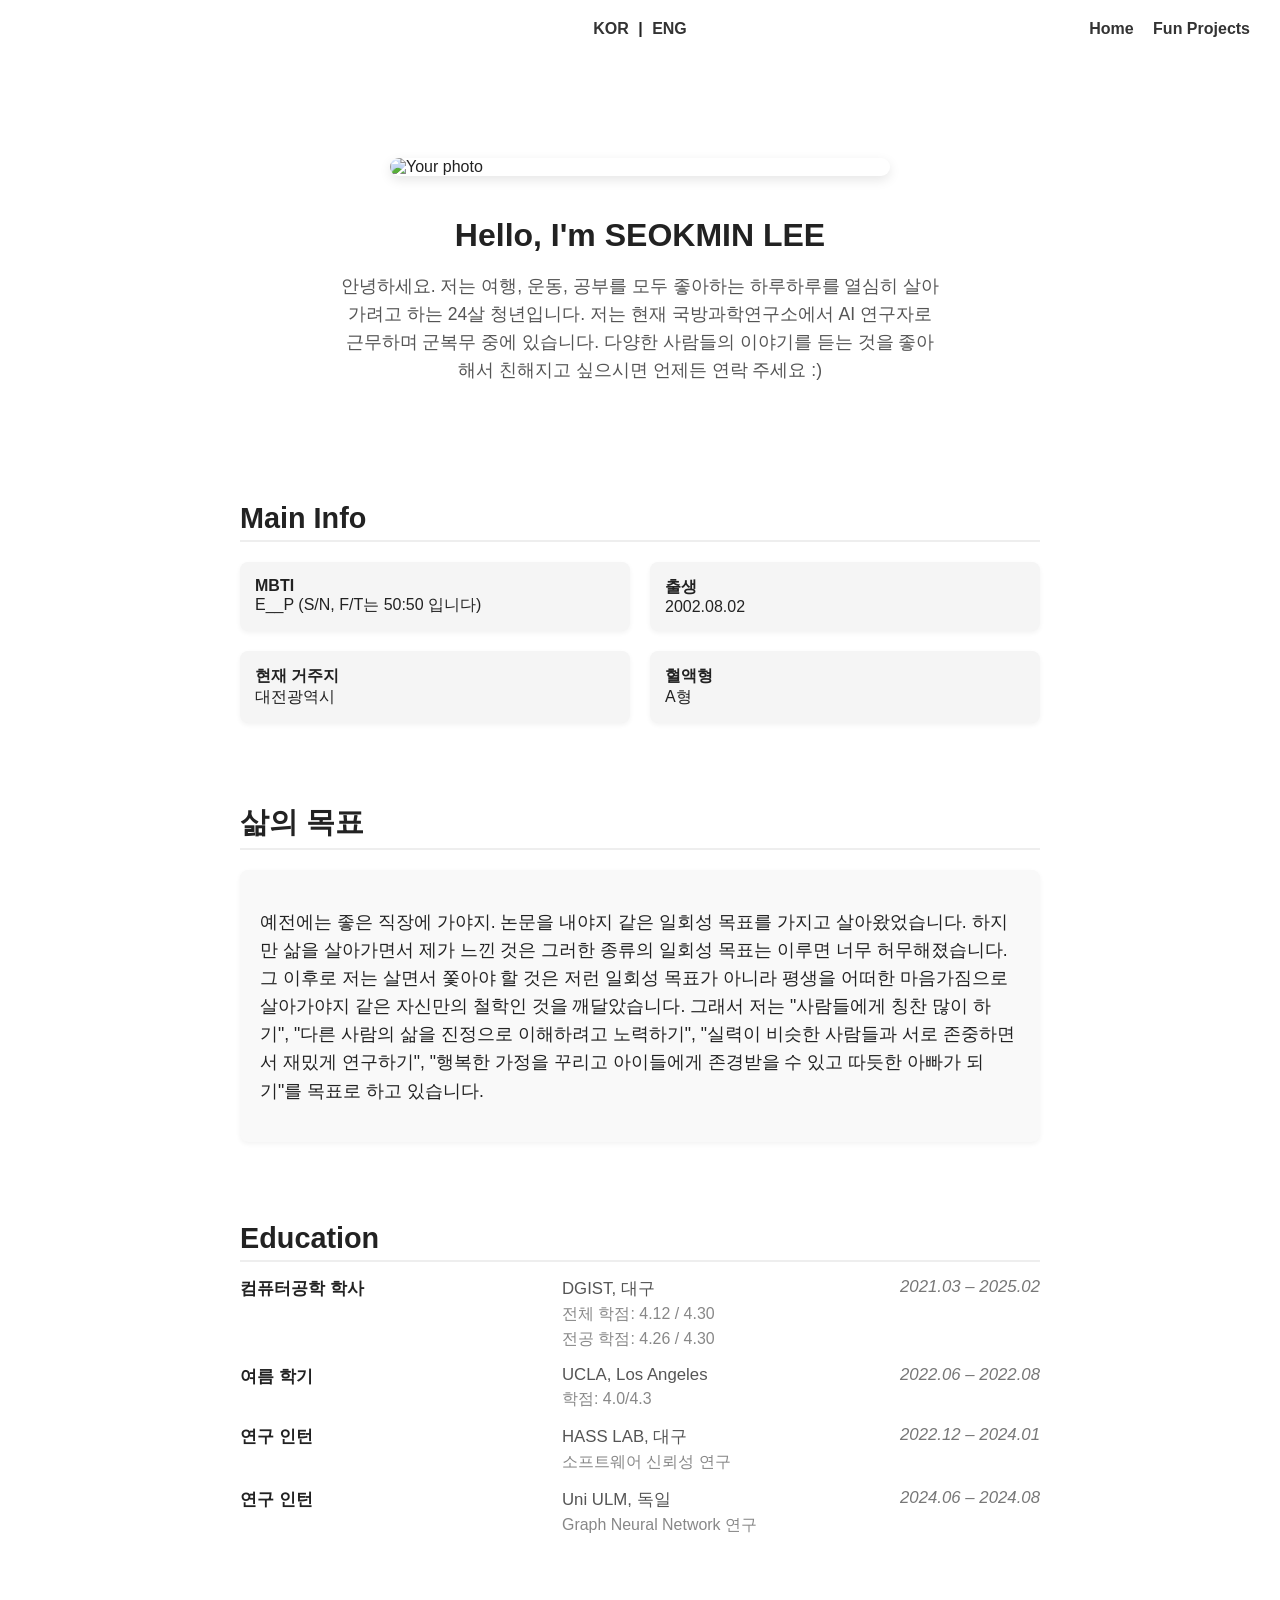
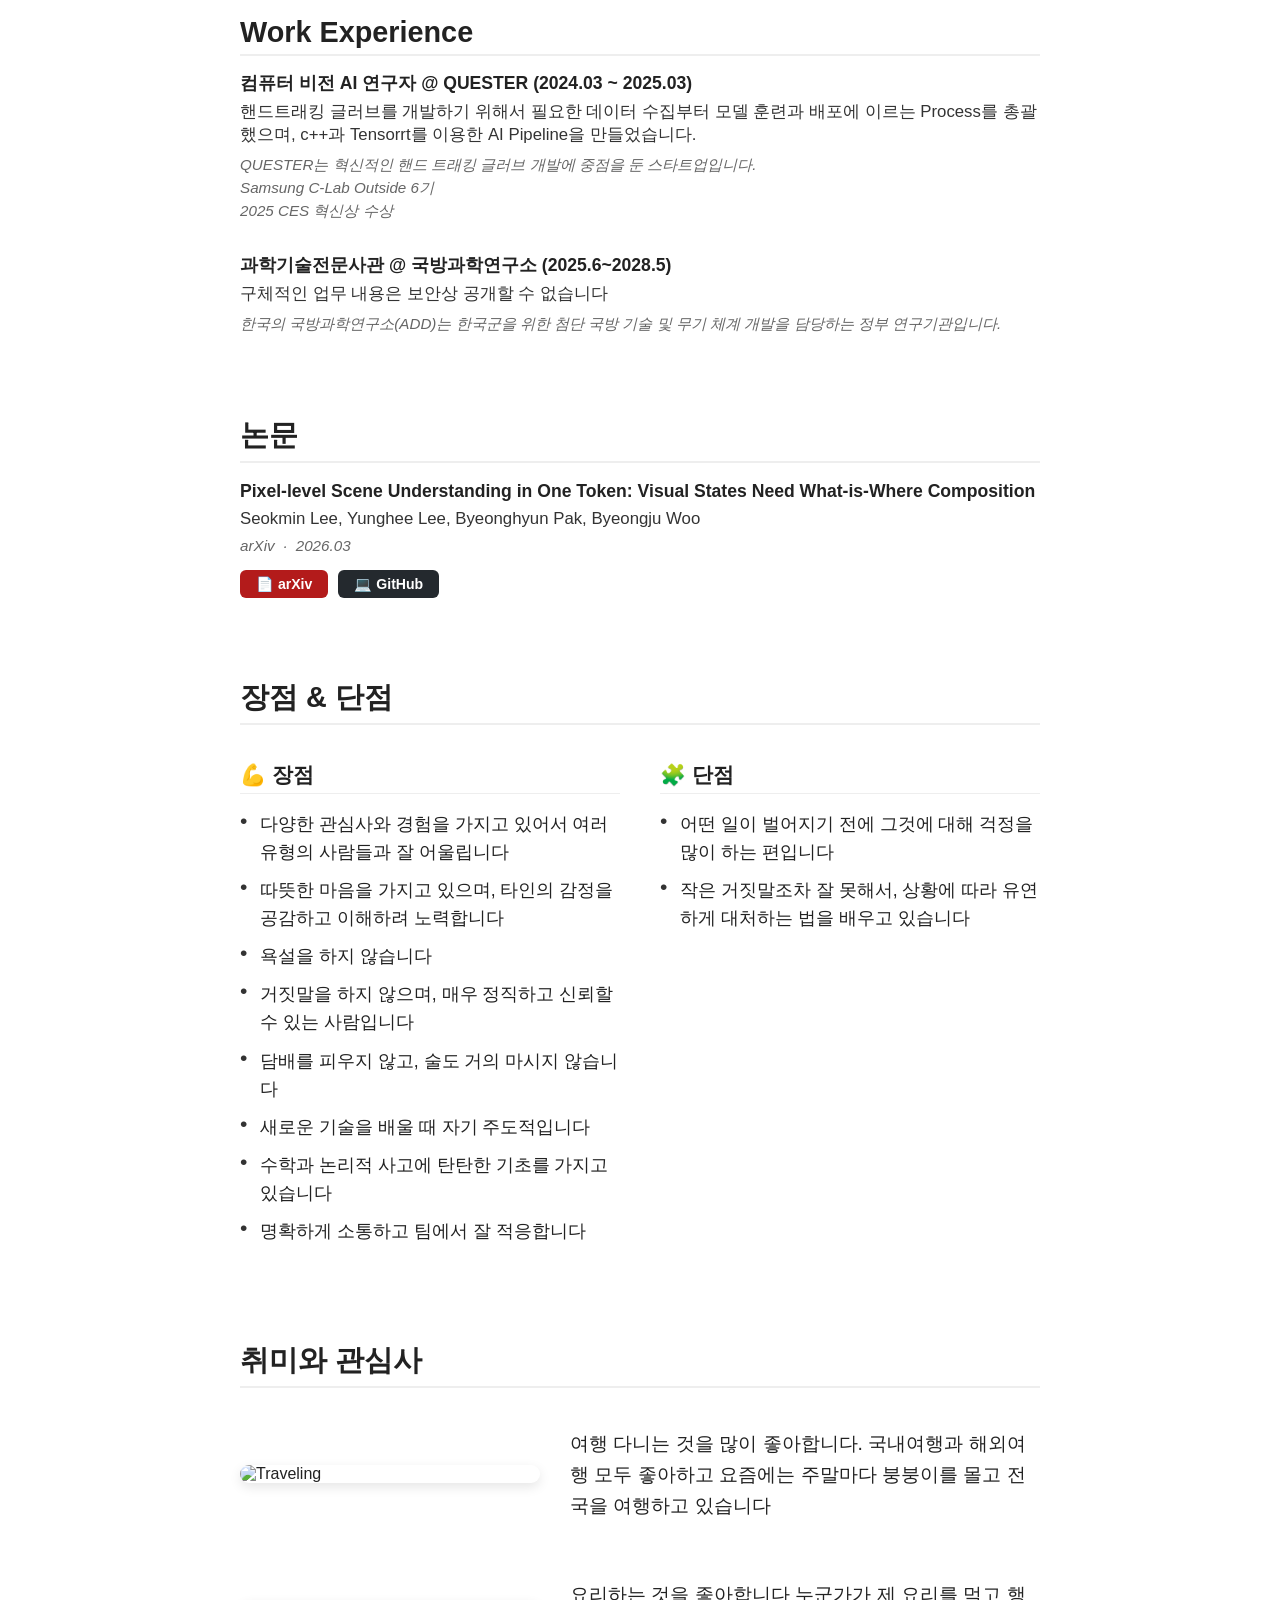
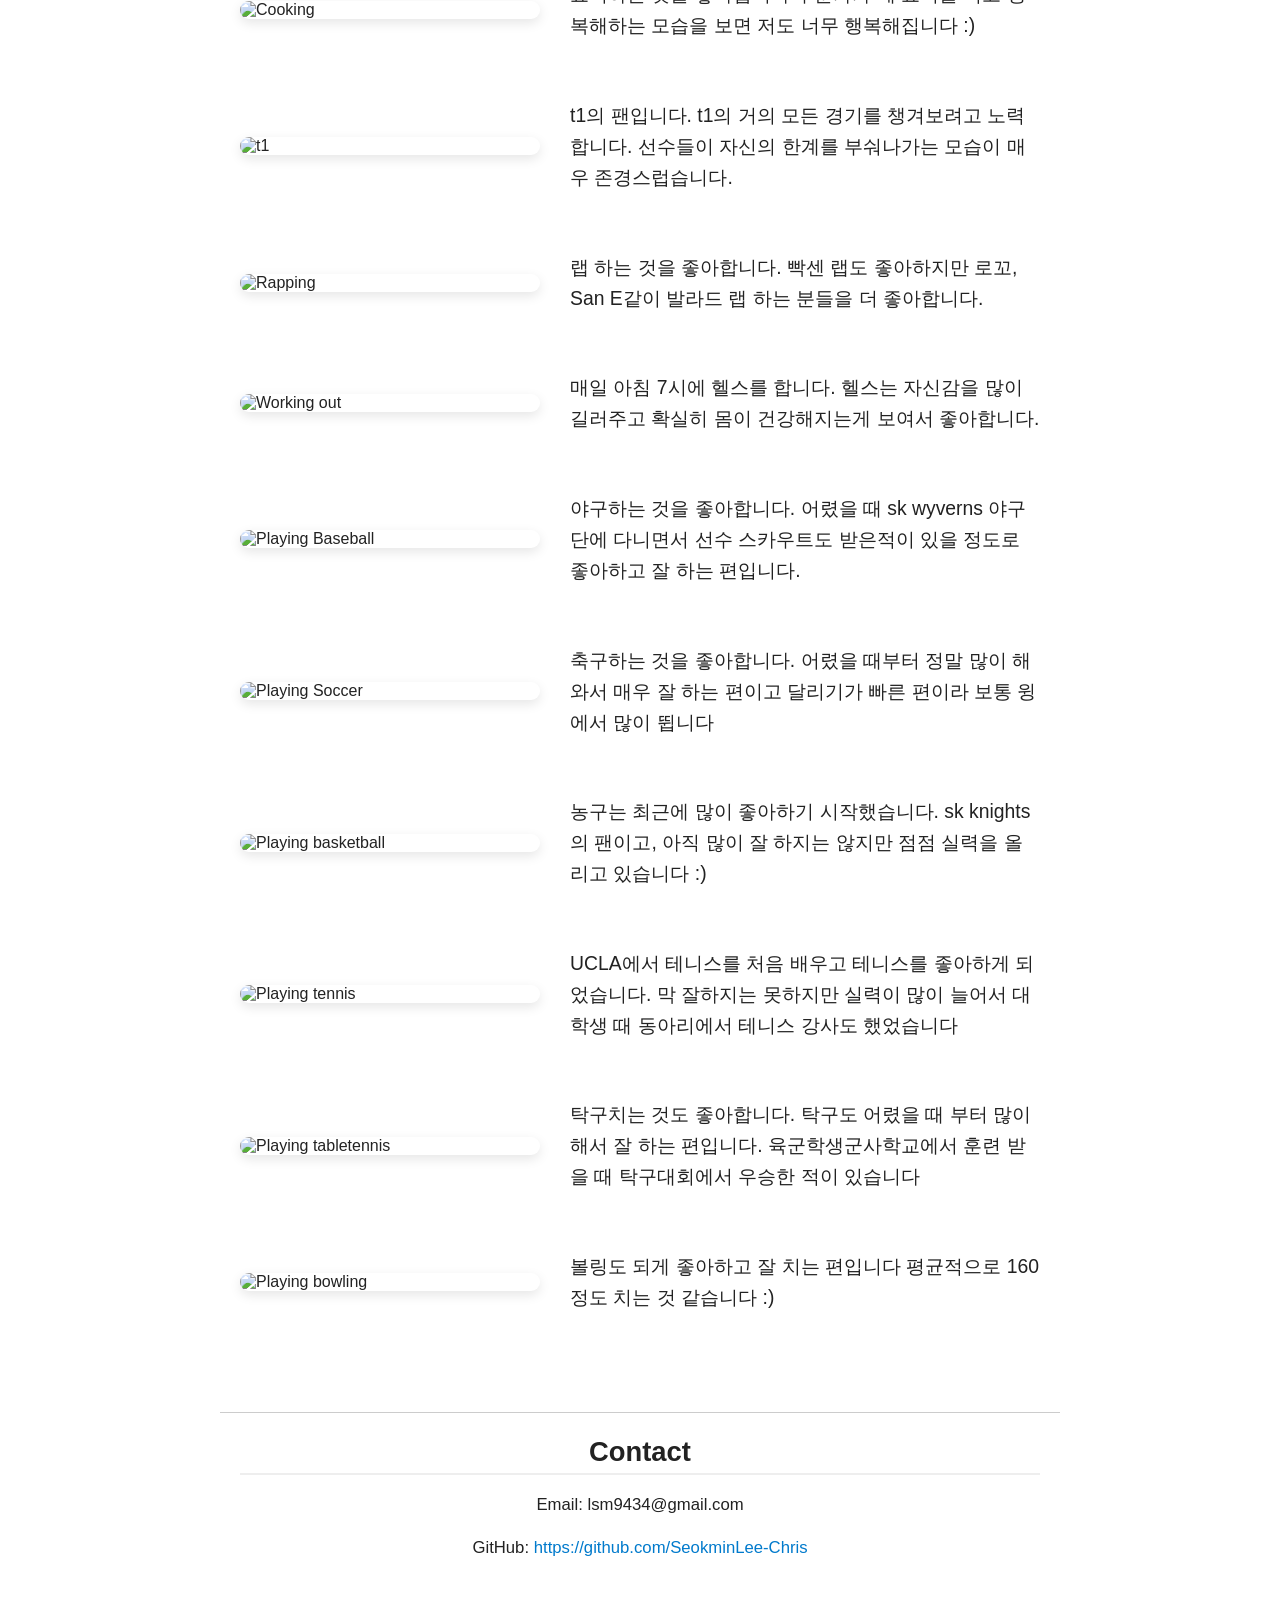
==== index.html @ 0307f43d "Redesign Publications to match Work Experience style Clean text hierarchy: bold title, medium author" ====
<!DOCTYPE html>
<html lang="en">
<head>
  <meta charset="UTF-8">
  <title>SEOKMIN LEE - Home</title>
  <link rel="stylesheet" href="css/style.css">
</head>
<body>
  <!-- Language Toggle -->
  <div class="lang-toggle">
    <a href="index.html">KOR</a> | <a href="index_eng.html">ENG</a>
  </div>

  <!-- Navigation (Top-Right) -->
  <nav class="top-right-nav">
    <a href="index.html">Home</a>
    <a href="projects.html">Fun Projects</a>
  </nav>

  <!-- Home Section -->
  <main class="home-container" id="home">
    <img src="img/graduation.jpg" alt="Your photo" class="profile-pic">
    <div class="intro-text">
      <h1>Hello, I'm SEOKMIN LEE</h1>
      <p>안녕하세요. 저는 여행, 운동, 공부를 모두 좋아하는 하루하루를 열심히 살아가려고 하는 24살 청년입니다. 저는 현재 국방과학연구소에서 AI 연구자로 근무하며 군복무 중에 있습니다. 다양한 사람들의 이야기를 듣는 것을 좋아해서 친해지고 싶으시면 언제든 연락 주세요 :) 
    </div>
  </main>

    <!-- Main Info Section -->
    <section class="section" id="main-info">
      <h2>Main Info</h2>

      <div class="info-grid">
        <div class="info-item">
          <strong>MBTI</strong><br>
          E__P (S/N, F/T는 50:50 입니다)
        </div>
        <div class="info-item">
          <strong>출생</strong><br>
          2002.08.02
        </div>
        <div class="info-item">
          <strong>현재 거주지</strong><br>
          대전광역시
        </div>
        <div class="info-item">
          <strong>혈액형</strong><br>
          A형
        </div>
      </div>
    </section>

    <!-- Life Goal Section -->
    <section class="section" id="goal">
      <h2>삶의 목표</h2>
      <div class="goal-description">
        <p>
          예전에는 좋은 직장에 가야지. 논문을 내야지 같은 일회성 목표를 가지고 살아왔었습니다. 하지만 삶을 살아가면서 제가 느낀 것은 그러한 종류의 일회성 목표는 이루면 너무 허무해졌습니다. 그 이후로 저는 살면서 쫓아야 할 것은 저런 일회성 목표가 아니라 평생을 어떠한 마음가짐으로 살아가야지 같은 자신만의 철학인 것을 깨달았습니다. 그래서 저는 "사람들에게 칭찬 많이 하기", "다른 사람의 삶을 진정으로 이해하려고 노력하기", "실력이 비슷한 사람들과 서로 존중하면서 재밌게 연구하기", "행복한 가정을 꾸리고 아이들에게 존경받을 수 있고 따듯한 아빠가 되기"를 목표로 하고 있습니다. 
        </p>
      </div>
    </section>


  <!-- Education Section -->
  <section class="section" id="education">
    <h2>Education</h2>

    <div class="edu-item">
        <div class="edu-title">컴퓨터공학 학사</div>
        <div class="edu-detail">
        DGIST, 대구  
        <br><span class="edu-sub">전체 학점: 4.12 / 4.30</span>
        <span class="edu-sub">전공 학점: 4.26 / 4.30</span>
        </div>
        <div class="edu-date">2021.03 – 2025.02</div>
    </div>

    <div class="edu-item">
        <div class="edu-title">여름 학기</div>
        <div class="edu-detail">
        UCLA, Los Angeles  
        <br><span class="edu-sub">학점: 4.0/4.3</span>
        </div>
        <div class="edu-date">2022.06 – 2022.08</div>
    </div>

    <div class="edu-item">
        <div class="edu-title">연구 인턴</div>
        <div class="edu-detail">
        HASS LAB, 대구  
        <br><span class="edu-sub">소프트웨어 신뢰성 연구</span>
        </div>
        <div class="edu-date">2022.12 – 2024.01</div>
    </div>

    <div class="edu-item">
        <div class="edu-title">연구 인턴</div>
        <div class="edu-detail">
        Uni ULM, 독일 
        <br><span class="edu-sub">Graph Neural Network 연구</span>
        </div>
        <div class="edu-date">2024.06 – 2024.08</div>
    </div>


  </section>



  <!-- Work Experience Section -->
  <section class="section" id="experience">
    <h2>Work Experience</h2>

    <div class="exp-item">
        <div class="exp-role">
        <strong>컴퓨터 비전 AI 연구자</strong> @ QUESTER (2024.03 ~ 2025.03)
        </div>
        <div class="exp-summary">
        핸드트래킹 글러브를 개발하기 위해서 필요한 데이터 수집부터 모델 훈련과 배포에 이르는 Process를 총괄했으며, c++과 Tensorrt를 이용한 AI Pipeline을 만들었습니다.
        </div>
        <div class="exp-org-desc">
        QUESTER는 혁신적인 핸드 트래킹 글러브 개발에 중점을 둔 스타트업입니다.
        <br>Samsung C-Lab Outside 6기
        <br>2025 CES 혁신상 수상 

        </div>
    </div>

    <div class="exp-item">
        <div class="exp-role">
        <strong>과학기술전문사관</strong> @ 국방과학연구소 (2025.6~2028.5)
        </div>
        <div class="exp-summary">
        구체적인 업무 내용은 보안상 공개할 수 없습니다 
        </div>
        <div class="exp-org-desc">
        한국의 국방과학연구소(ADD)는 한국군을 위한 첨단 국방 기술 및 무기 체계 개발을 담당하는 정부 연구기관입니다.
        </div>
    </div>
  </section>

  <!-- Publications Section -->
  <section class="section" id="publications">
    <h2>논문</h2>

    <div class="pub-item">
      <div class="pub-title"><strong>Pixel-level Scene Understanding in One Token: Visual States Need What-is-Where Composition</strong></div>
      <div class="pub-authors">Seokmin Lee, Yunghee Lee, Byeonghyun Pak, Byeongju Woo</div>
      <div class="pub-venue">arXiv &nbsp;·&nbsp; 2026.03</div>
      <div class="pub-links">
        <a href="https://arxiv.org/abs/2603.13904" target="_blank" class="pub-btn pub-btn-arxiv">📄 arXiv</a>
        <a href="https://github.com/SeokminLee-Chris/CroBo" target="_blank" class="pub-btn pub-btn-github">💻 GitHub</a>
      </div>
    </div>
  </section>

  <section class="section" id="traits">
    <h2>장점 & 단점</h2>

    <div class="traits-container">
      <div class="trait-box">
        <h3>💪 장점</h3>
        <ul class="dot-list">
            <li>다양한 관심사와 경험을 가지고 있어서 여러 유형의 사람들과 잘 어울립니다</li>
            <li>따뜻한 마음을 가지고 있으며, 타인의 감정을 공감하고 이해하려 노력합니다</li>
            <li>욕설을 하지 않습니다</li>
            <li>거짓말을 하지 않으며, 매우 정직하고 신뢰할 수 있는 사람입니다</li>
            <li>담배를 피우지 않고, 술도 거의 마시지 않습니다</li>
            <li>새로운 기술을 배울 때 자기 주도적입니다</li>
            <li>수학과 논리적 사고에 탄탄한 기초를 가지고 있습니다</li>
            <li>명확하게 소통하고 팀에서 잘 적응합니다</li>
        </ul>
      </div>

      <div class="trait-box">
        <h3>🧩 단점 </h3>
        <ul class="dot-list">
          <li>어떤 일이 벌어지기 전에 그것에 대해 걱정을 많이 하는 편입니다</li>
          <li>작은 거짓말조차 잘 못해서, 상황에 따라 유연하게 대처하는 법을 배우고 있습니다</li>
        </ul>
      </div>
    </div>
  </section>



  <!-- Hobbies Section -->
    <section class="section" id="hobbies">
    <h2>취미와 관심사</h2>

     <div class="hobby-item">
        <img src="img/travel.jpg" alt="Traveling" class="hobby-img">
        <div class="hobby-text">
        <p>여행 다니는 것을 많이 좋아합니다. 국내여행과 해외여행 모두 좋아하고 요즘에는 주말마다 붕붕이를 몰고 전국을 여행하고 있습니다</p>
        </div>
    </div>

    <div class="hobby-item">
        <img src="img/cooking.jpg" alt="Cooking" class="hobby-img">
        <div class="hobby-text">
        <p>요리하는 것을 좋아합니다 누군가가 제 요리를 먹고 행복해하는 모습을 보면 저도 너무 행복해집니다 :)
        </div>
    </div>

    <div class="hobby-item">
        <img src="img/t1.jpg" alt="t1" class="hobby-img">
        <div class="hobby-text">
        <p>t1의 팬입니다. t1의 거의 모든 경기를 챙겨보려고 노력합니다. 선수들이 자신의 한계를 부숴나가는 모습이 매우 존경스럽습니다.
        </div>
    </div>

    <div class="hobby-item">
        <img src="img/rapping.jpg" alt="Rapping" class="hobby-img">
        <div class="hobby-text">
        <p>랩 하는 것을 좋아합니다. 빡센 랩도 좋아하지만 로꼬, San E같이 발라드 랩 하는 분들을 더 좋아합니다.
        </div>
    </div>

    <div class="hobby-item">
        <img src="img/workingout.jpg" alt="Working out" class="hobby-img">
        <div class="hobby-text">
        <p>매일 아침 7시에 헬스를 합니다. 헬스는 자신감을 많이 길러주고 확실히 몸이 건강해지는게 보여서 좋아합니다.
        </div>
    </div>

    <div class="hobby-item">
        <img src="img/baseball.jpg" alt="Playing Baseball" class="hobby-img">
        <div class="hobby-text">
        <p>야구하는 것을 좋아합니다. 어렸을 때 sk wyverns 야구단에 다니면서 선수 스카우트도 받은적이 있을 정도로 좋아하고 잘 하는 편입니다.</p>
        </div>
    </div>

    <div class="hobby-item">
        <img src="img/soccer.jpg" alt="Playing Soccer" class="hobby-img">
        <div class="hobby-text">
        <p>축구하는 것을 좋아합니다. 어렸을 때부터 정말 많이 해와서 매우 잘 하는 편이고 달리기가 빠른 편이라 보통 윙에서 많이 뜁니다</p>
        </div>
    </div>

    <div class="hobby-item">
        <img src="img/basketball.jpg" alt="Playing basketball" class="hobby-img">
        <div class="hobby-text">
        <p>농구는 최근에 많이 좋아하기 시작했습니다. sk knights의 팬이고, 아직 많이 잘 하지는 않지만 점점 실력을 올리고 있습니다 :)</p>
        </div>
    </div>

    <div class="hobby-item">
        <img src="img/tennis.jpg" alt="Playing tennis" class="hobby-img">
        <div class="hobby-text">
        <p>UCLA에서 테니스를 처음 배우고 테니스를 좋아하게 되었습니다. 막 잘하지는 못하지만 실력이 많이 늘어서 대학생 때 동아리에서 테니스 강사도 했었습니다 </p>
        </div>
    </div>

    <div class="hobby-item">
        <img src="img/tabletennis.jpg" alt="Playing tabletennis" class="hobby-img">
        <div class="hobby-text">
        <p>탁구치는 것도 좋아합니다. 탁구도 어렸을 때 부터 많이 해서 잘 하는 편입니다. 육군학생군사학교에서 훈련 받을 때 탁구대회에서 우승한 적이 있습니다 </p>
        </div>
    </div>

    <div class="hobby-item">
        <img src="img/bowling.jpg" alt="Playing bowling" class="hobby-img">
        <div class="hobby-text">
        <p>볼링도 되게 좋아하고 잘 치는 편입니다 평균적으로 160정도 치는 것 같습니다 :) </p>
        </div>
    </div>
    </section>


  <!-- Contact Section -->
  <footer class="section" id="contact">
    <h2>Contact</h2>
    <p>Email: lsm9434@gmail.com</p>
    <p>GitHub: <a href="https://github.com/SeokminLee-Chris" target="_blank">https://github.com/SeokminLee-Chris</a></p>
  </footer>
</body>
</html>
---- css/style.css ----
/* Reset & Base Styles */
body {
  font-family: Arial, sans-serif;
  margin: 0;
  padding: 0;
  background: #fff;
  color: #222;
}

/* Language Toggle - Top Center */
.lang-toggle {
  text-align: center;
  margin-top: 20px;
  font-weight: bold;
}


.lang-toggle a {
  color: #333;
  text-decoration: none;
  margin: 0 5px;
}

.lang-toggle a:hover {
  text-decoration: underline;
}

/* Top-Right Navigation */
.top-right-nav {
  position: fixed;
  top: 20px;
  right: 30px;
  z-index: 100;
}

.top-right-nav a {
  margin-left: 15px;
  text-decoration: none;
  color: #333;
  font-weight: bold;
}

.top-right-nav a:hover {
  color: #007ACC;
}

/* Main Layout */
.home-container {
  display: flex;
  flex-direction: column;
  align-items: center;
  margin-top: 100px;
  padding: 20px;
}

/* Profile Image */
.profile-pic {
  width: 500px;
  max-width: 90%;
  border-radius: 10px;
  box-shadow: 0 4px 12px rgba(0, 0, 0, 0.1);
}

/* Text Below Image */
.intro-text {
  text-align: center;
  margin-top: 20px;
  max-width: 600px;
}

.intro-text h1 {
  font-size: 2em;
  margin-bottom: 10px;
}

.intro-text p {
  font-size: 1.1em;
  line-height: 1.6;
  color: #555;
}

.section {
  max-width: 800px;
  margin: 80px auto 60px;
  padding: 0 20px;
}

.section h2 {
  font-size: 1.8em;
  margin-bottom: 15px;
  border-bottom: 2px solid #eee;
  padding-bottom: 5px;
}

.section ul {
  list-style: none;
  padding-left: 0;
}

.section ul li {
  margin-bottom: 10px;
  font-size: 1.1em;
  line-height: 1.6;
}

.section p {
  font-size: 1.1em;
  line-height: 1.6;
}

footer {
  text-align: center;
  border-top: 1px solid #ccc;
  padding-top: 40px;
  margin-top: 80px;
  font-size: 0.95em;
}

footer a {
  color: #007ACC;
  text-decoration: none;
}

footer a:hover {
  text-decoration: underline;
}

.hobby-item {
  display: flex;
  align-items: center;
  gap: 30px;
  flex-wrap: wrap;
  margin-top: 20px;
}

.hobby-img {
  width: 300px;
  max-width: 90%;
  border-radius: 10px;
  box-shadow: 0 4px 12px rgba(0, 0, 0, 0.1);
}

.hobby-text {
  flex: 1;
  font-size: 1.1em;
  line-height: 1.6;
}

.edu-item {
  display: grid;
  grid-template-columns: 2fr 2fr 1fr;
  gap: 10px;
  margin-bottom: 15px;
  font-size: 1.05em;
}

.edu-title {
  font-weight: bold;
}

.edu-detail {
  color: #555;
}

.edu-date {
  text-align: right;
  color: #777;
  font-style: italic;
}

.edu-sub {
  display: block;
  font-size: 0.95em;
  color: #888;
  margin-top: 4px;
}

.exp-item {
  margin-bottom: 30px;
}

.exp-role {
  font-weight: bold;
  font-size: 1.1em;
  margin-bottom: 5px;
}

.exp-summary {
  color: #333;
  margin-bottom: 8px;
  font-size: 1.05em;
}

.exp-org-desc {
  color: #666;
  font-size: 0.95em;
  line-height: 1.5;
  font-style: italic;
}

.pub-item {
  margin-bottom: 30px;
}

.pub-title {
  font-size: 1.1em;
  margin-bottom: 5px;
  line-height: 1.5;
}

.pub-authors {
  color: #333;
  font-size: 1.05em;
  margin-bottom: 6px;
}

.pub-venue {
  color: #666;
  font-size: 0.95em;
  font-style: italic;
  line-height: 1.5;
  margin-bottom: 12px;
}

.pub-links {
  display: flex;
  gap: 10px;
  flex-wrap: wrap;
}

.pub-btn {
  display: inline-block;
  padding: 6px 16px;
  border-radius: 6px;
  font-size: 0.88em;
  font-weight: bold;
  text-decoration: none;
  transition: background 0.2s;
}

.pub-btn-arxiv {
  background: #b31b1b;
  color: #fff;
}

.pub-btn-arxiv:hover {
  background: #8a1515;
}

.pub-btn-github {
  background: #24292e;
  color: #fff;
}

.pub-btn-github:hover {
  background: #444d56;
}

.traits-container {
  display: flex;
  gap: 40px;
  flex-wrap: wrap;
  justify-content: space-between;
}

.trait-box {
  flex: 1 1 300px;
  min-width: 250px;
}

.trait-box h3 {
  margin-bottom: 10px;
  font-size: 1.3em;
  border-bottom: 1px solid #eee;
  padding-bottom: 4px;
}

.dot-list {
  list-style: none;
  padding-left: 0;
}

.dot-list li {
  position: relative;
  padding-left: 20px;
  margin-bottom: 10px;
  font-size: 1.05em;
  line-height: 1.6;
}

.dot-list li::before {
  content: "•";
  position: absolute;
  left: 0;
  color: #333;
  font-size: 1.2em;
  line-height: 1;
}

video {
  width: 100%;
  border-radius: 10px;
  box-shadow: 0 4px 12px rgba(0, 0, 0, 0.1);
}

.section-desc {
  font-size: 1.05em;
  color: #555;
  margin-bottom: 20px;
  line-height: 1.6;
}

.video-grid {
  display: grid;
  grid-template-columns: repeat(auto-fit, minmax(320px, 1fr));
  gap: 20px;
  margin-top: 20px;
}

.video-grid iframe {
  width: 100%;
  aspect-ratio: 16 / 9;
  border: none;
  border-radius: 10px;
  box-shadow: 0 4px 12px rgba(0, 0, 0, 0.1);
}

#main-info .info-grid {
  display: grid;
  grid-template-columns: 1fr 1fr;
  gap: 20px;
  margin-top: 20px;
}

#main-info .info-item {
  background-color: #f5f5f5;
  padding: 15px;
  border-radius: 8px;
  box-shadow: 0 2px 5px rgba(0,0,0,0.05);
  font-size: 16px;
}

#goal .goal-description {
  margin-top: 20px;
  font-size: 16px;
  line-height: 1.8;
  background-color: #f9f9f9;
  padding: 20px;
  border-radius: 8px;
  box-shadow: 0 2px 5px rgba(0,0,0,0.05);
}
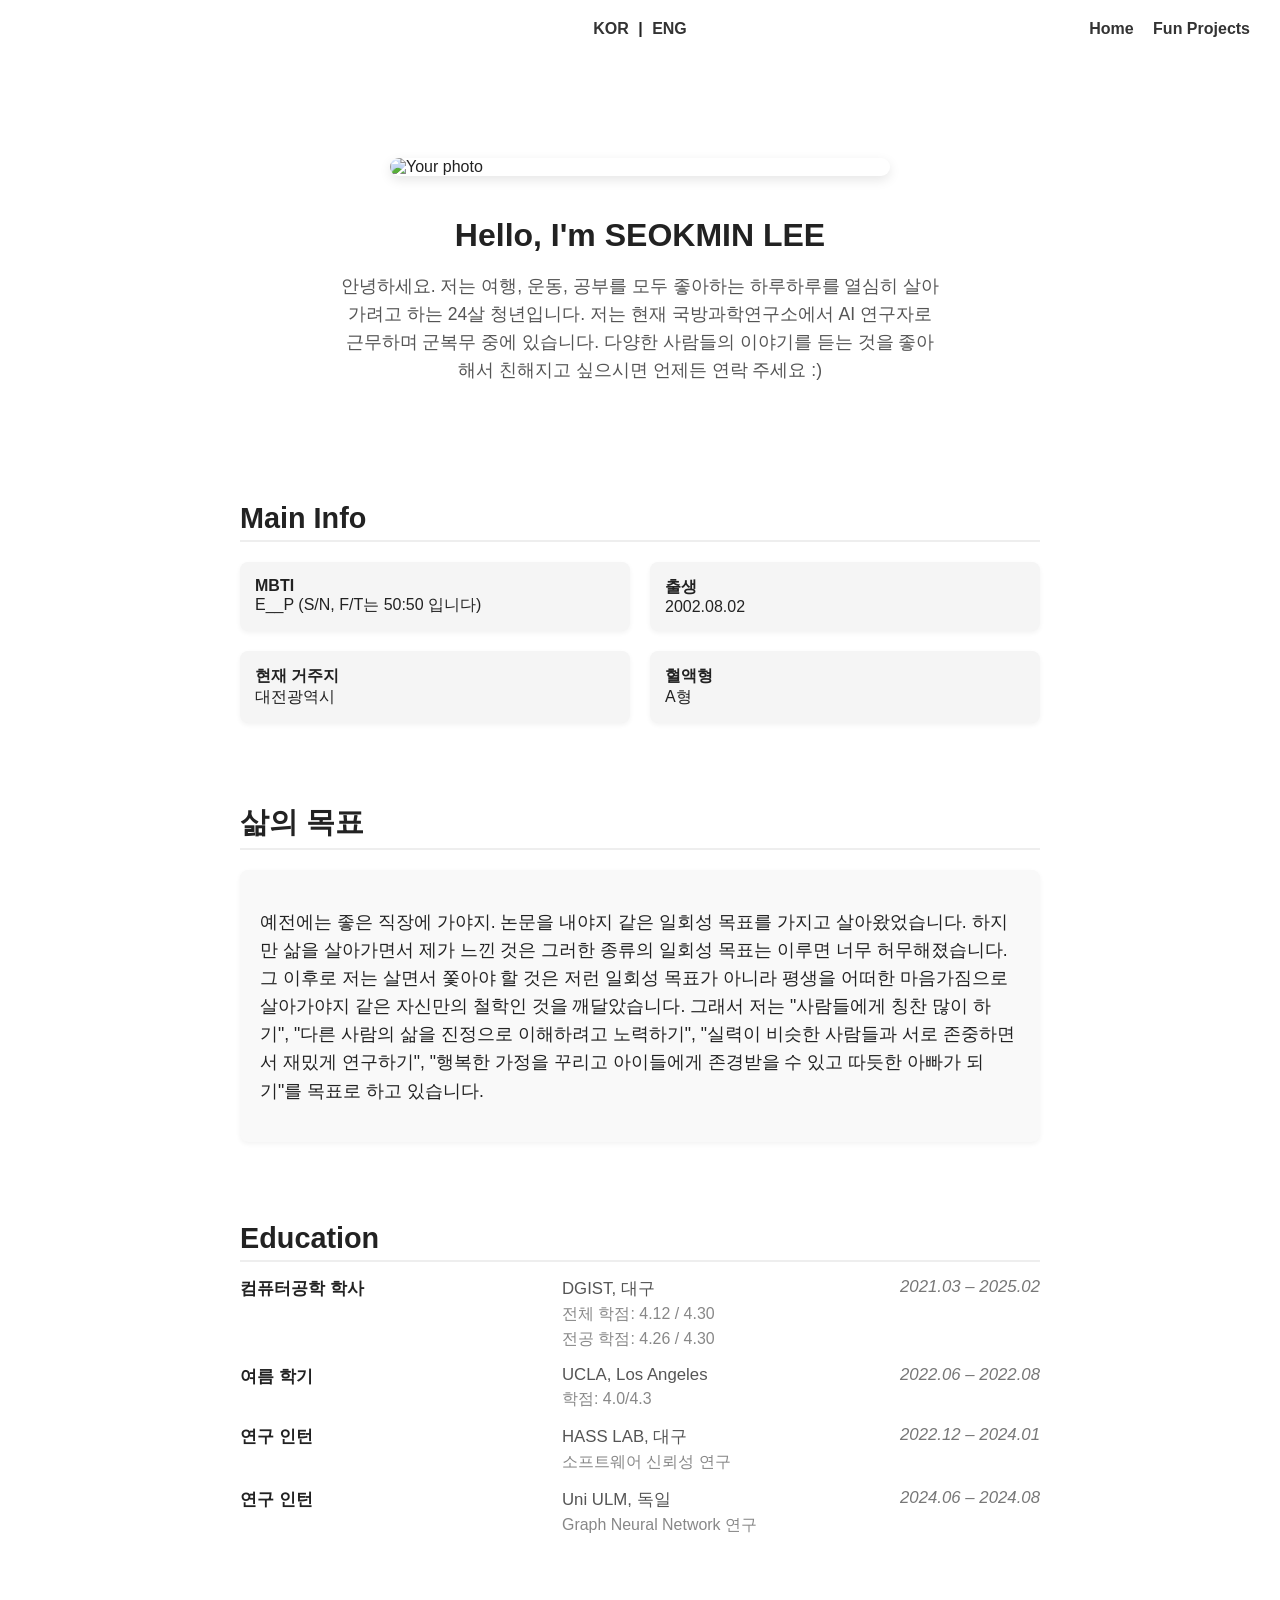
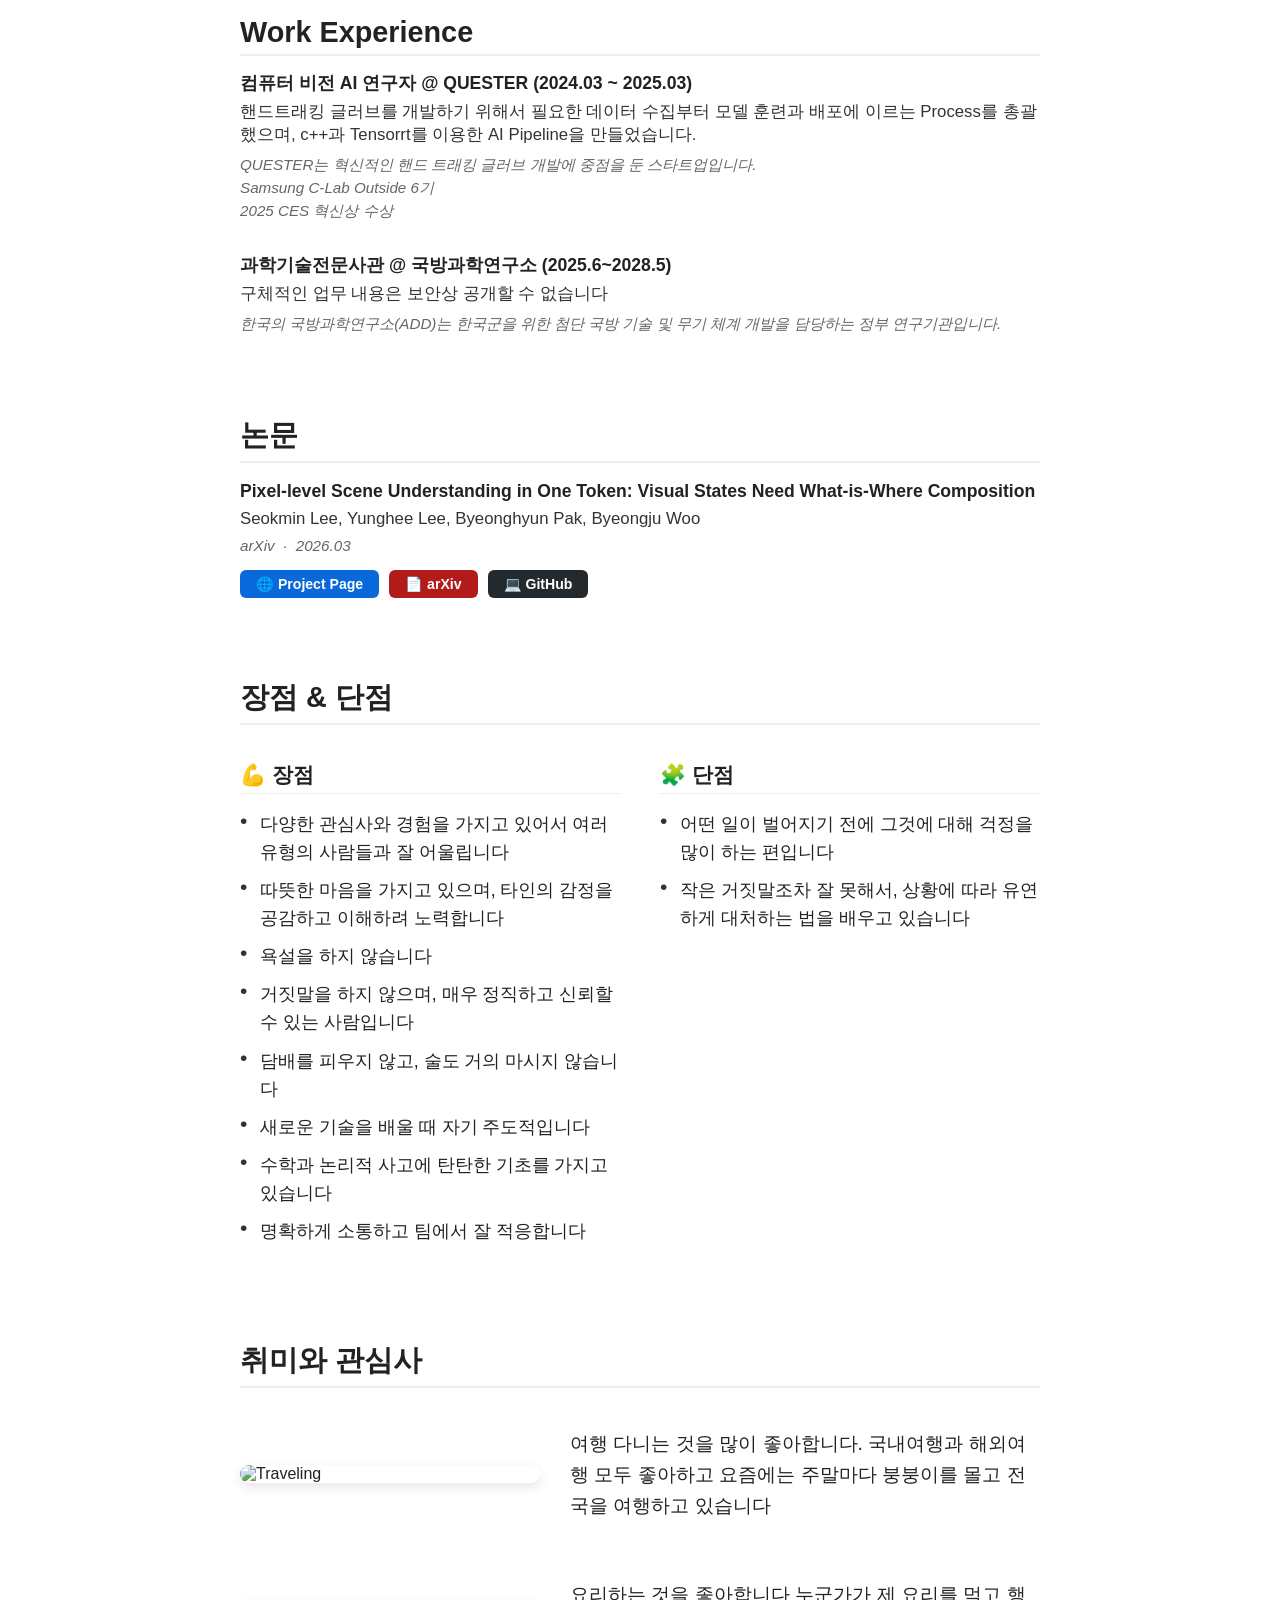
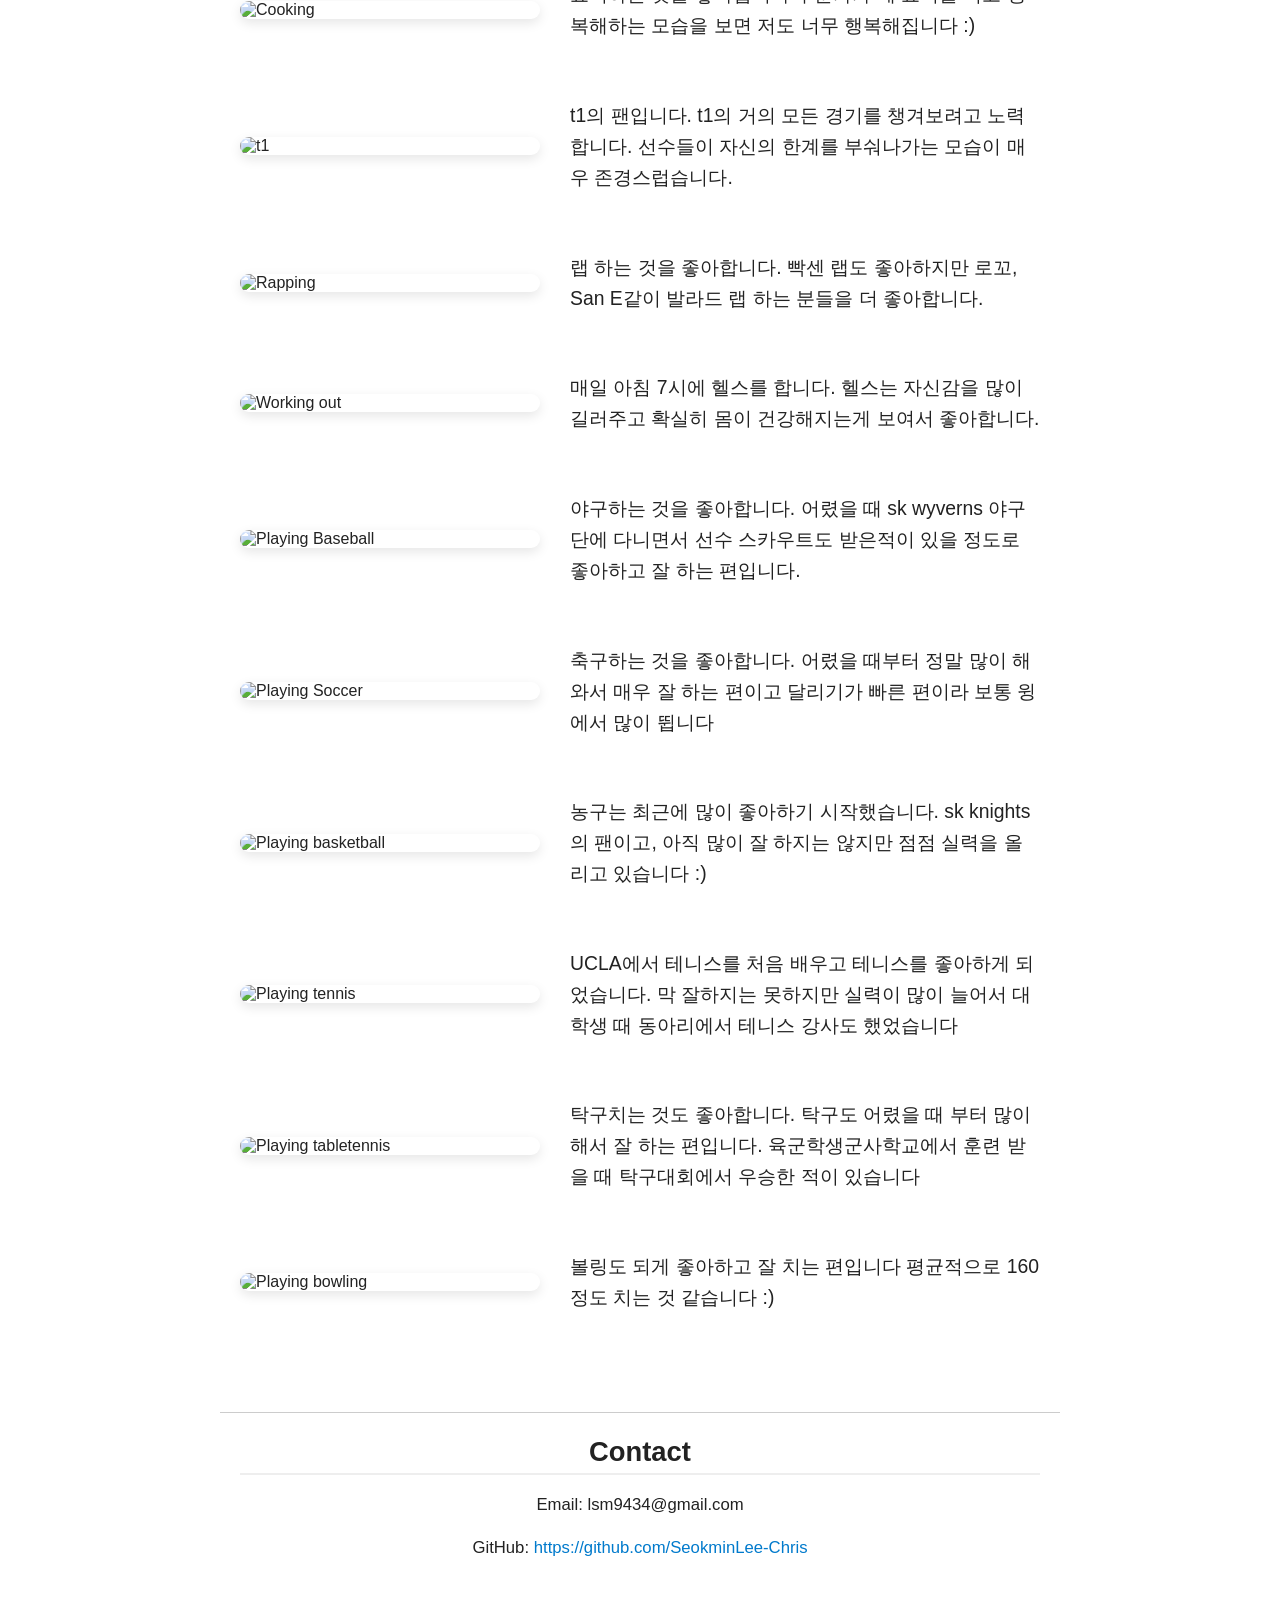
==== commit 98d9c6d8: "Add Project Page button to CroBo publication Co-Authored-By: Claude Sonnet 4.6 <noreply@anthropic.co" ====
--- a/index.html
+++ b/index.html
@@ -148,6 +148,7 @@
       <div class="pub-authors">Seokmin Lee, Yunghee Lee, Byeonghyun Pak, Byeongju Woo</div>
       <div class="pub-venue">arXiv &nbsp;·&nbsp; 2026.03</div>
       <div class="pub-links">
+        <a href="https://seokminlee-chris.github.io/CroBo-ProjectPage/" target="_blank" class="pub-btn pub-btn-project">🌐 Project Page</a>
         <a href="https://arxiv.org/abs/2603.13904" target="_blank" class="pub-btn pub-btn-arxiv">📄 arXiv</a>
         <a href="https://github.com/SeokminLee-Chris/CroBo" target="_blank" class="pub-btn pub-btn-github">💻 GitHub</a>
       </div>
--- a/css/style.css
+++ b/css/style.css
@@ -238,6 +238,15 @@
   transition: background 0.2s;
 }
 
+.pub-btn-project {
+  background: #0969da;
+  color: #fff;
+}
+
+.pub-btn-project:hover {
+  background: #0550ae;
+}
+
 .pub-btn-arxiv {
   background: #b31b1b;
   color: #fff;
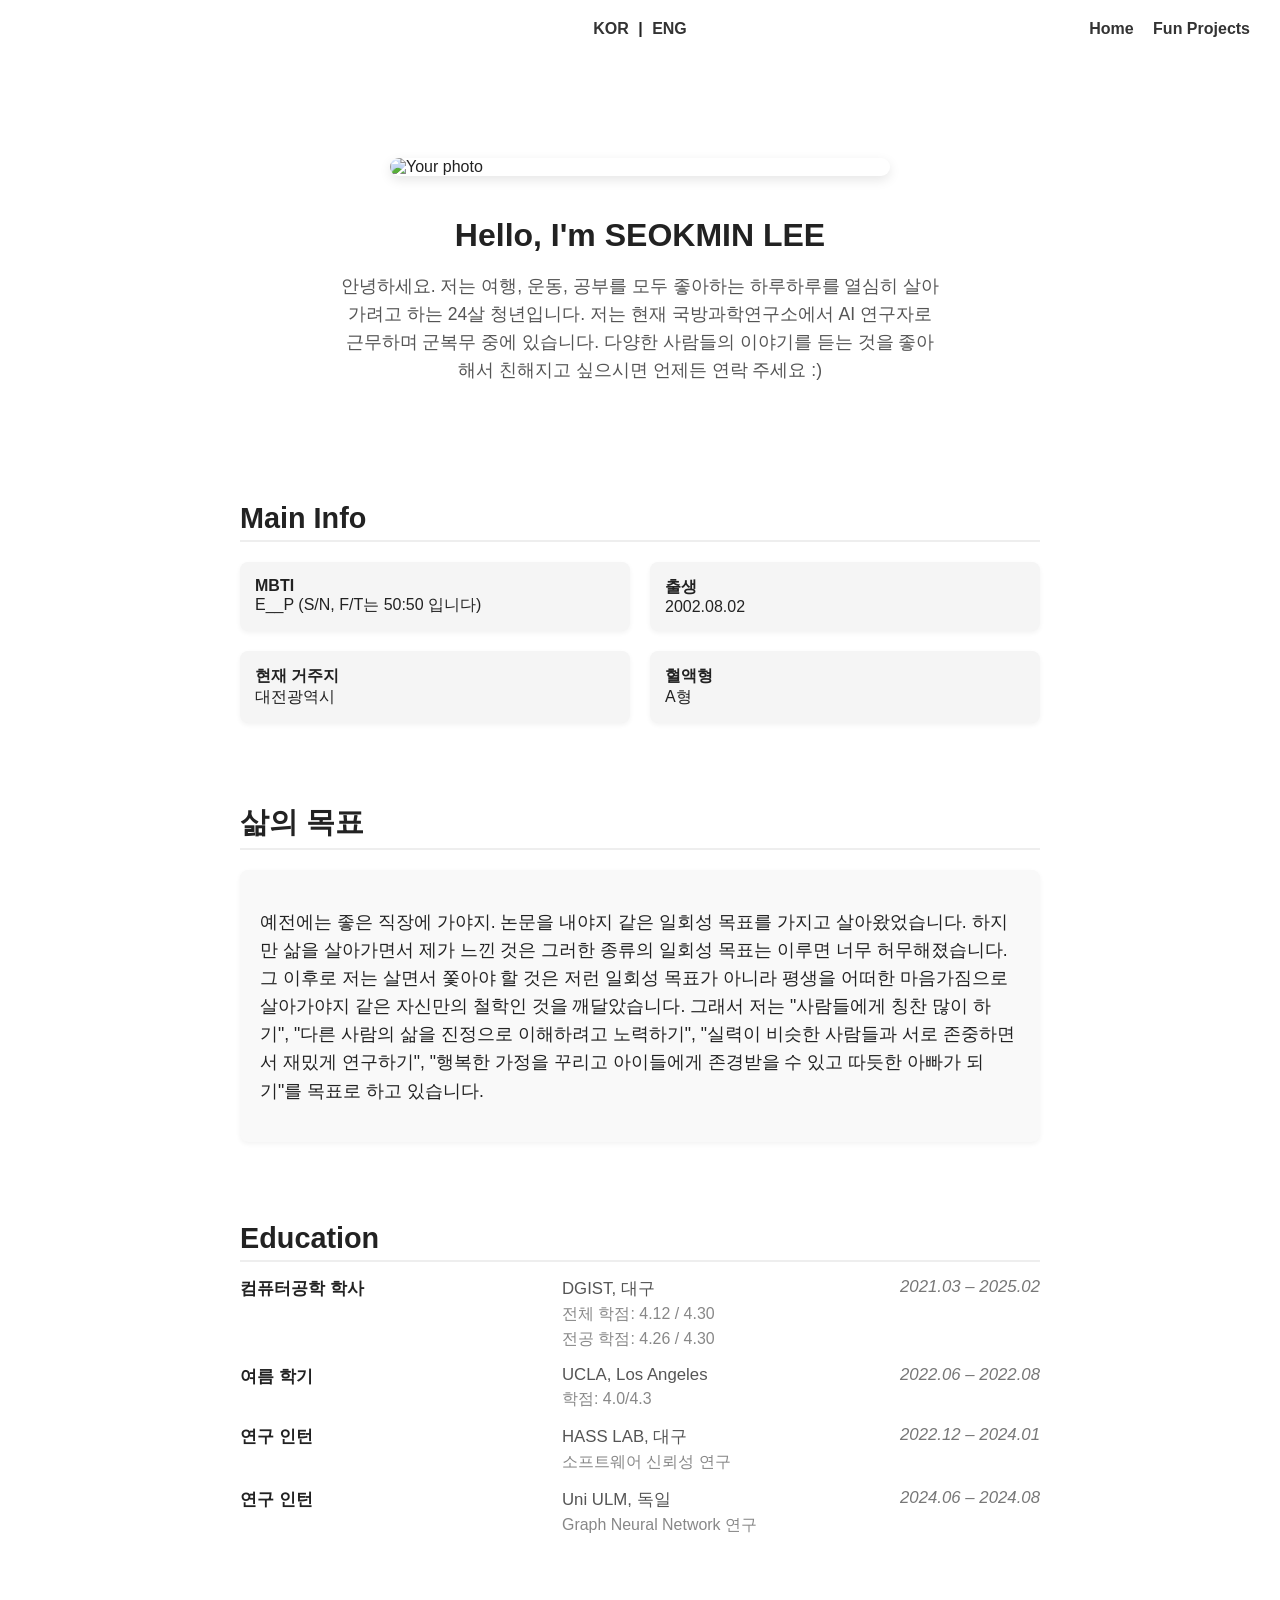
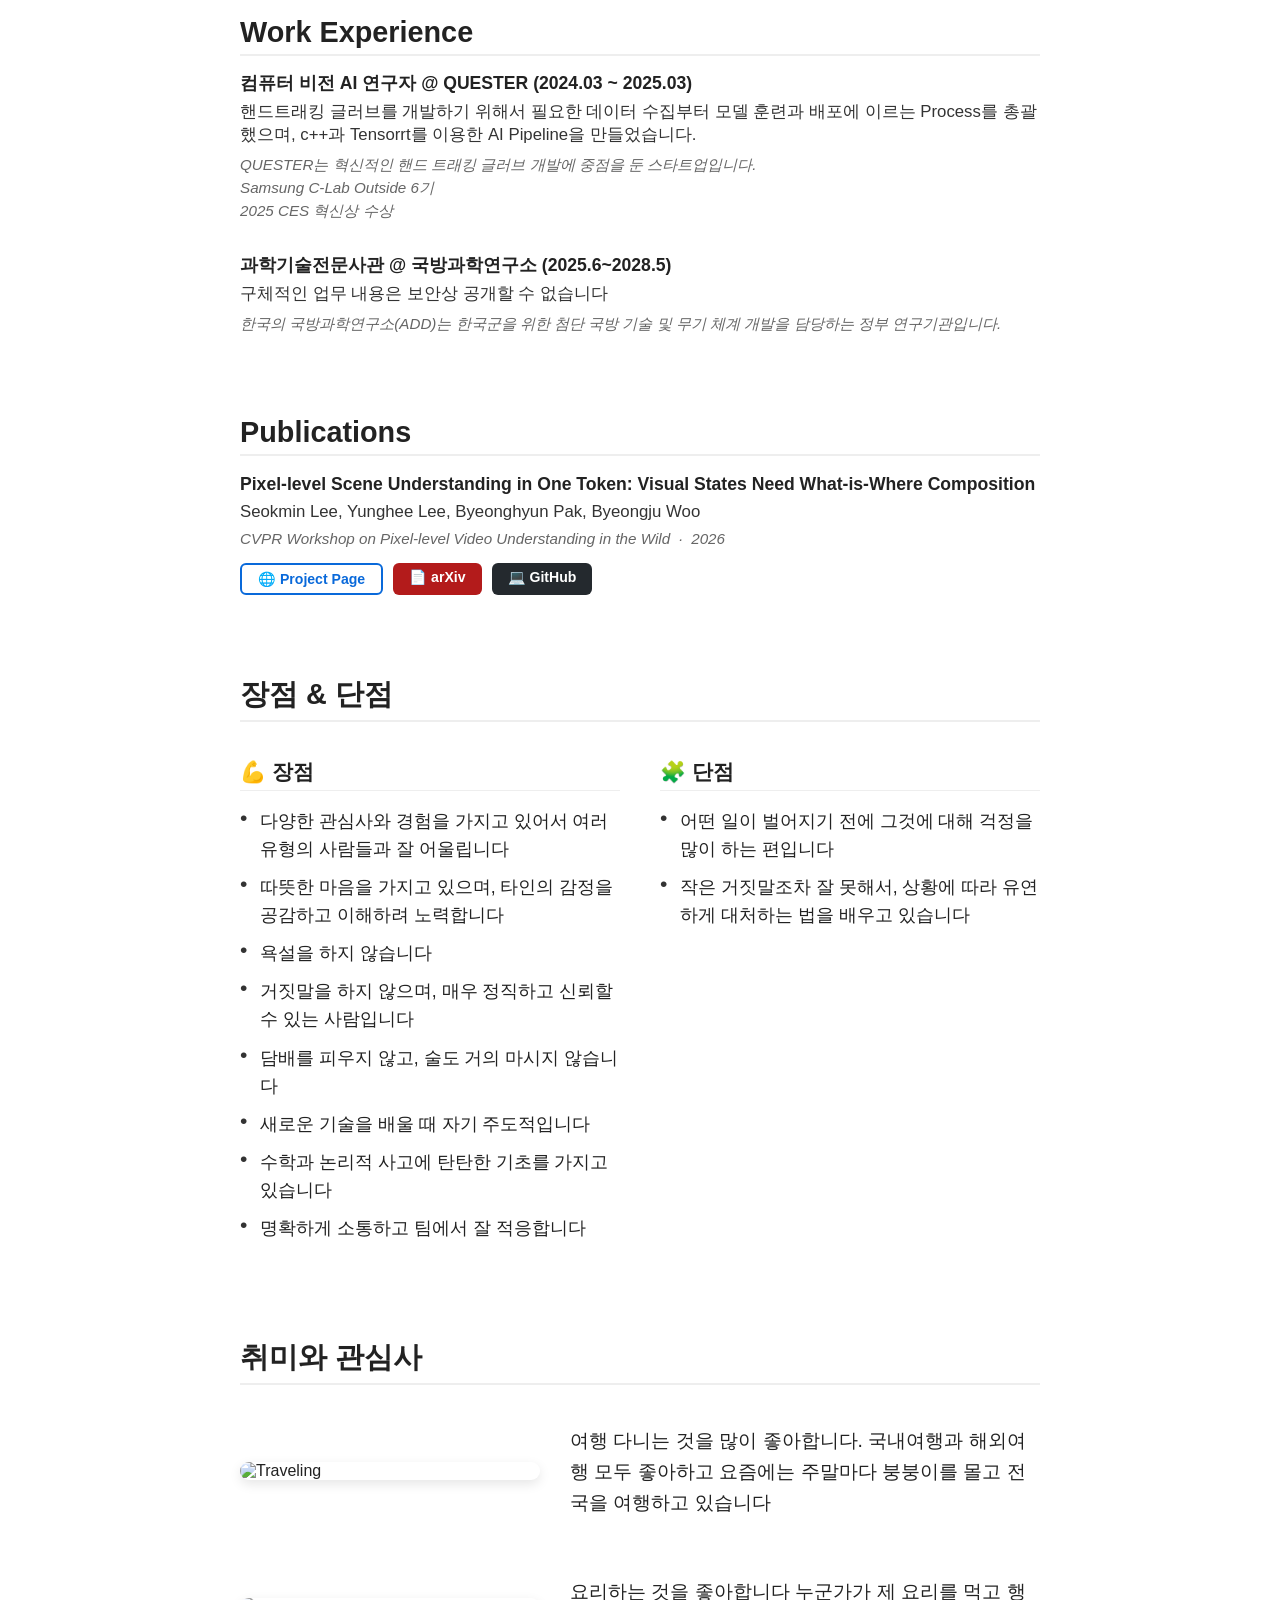
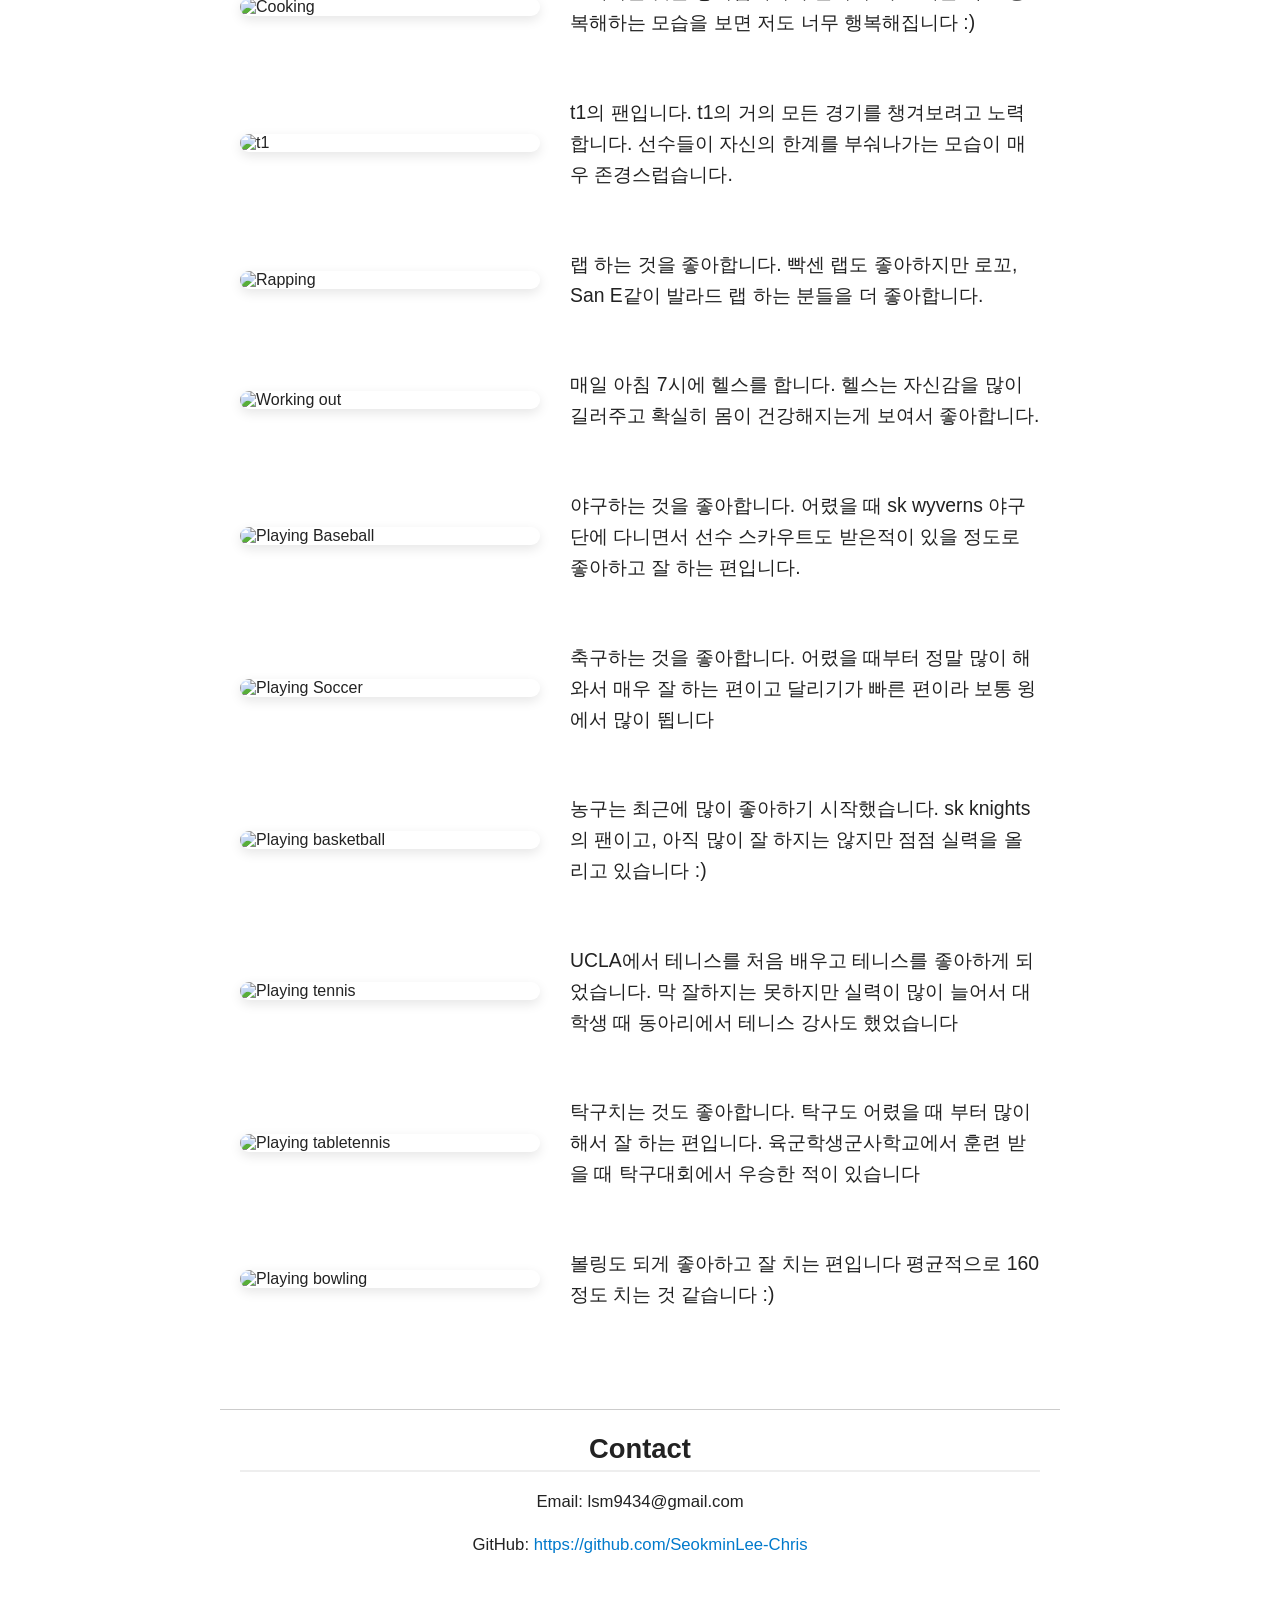
==== commit 240126ce: "Update CroBo publication venue to CVPR Workshop acceptance Change venue from arXiv to CVPR Workshop " ====
--- a/index.html
+++ b/index.html
@@ -141,12 +141,12 @@
 
   <!-- Publications Section -->
   <section class="section" id="publications">
-    <h2>논문</h2>
+    <h2>Publications</h2>
 
     <div class="pub-item">
       <div class="pub-title"><strong>Pixel-level Scene Understanding in One Token: Visual States Need What-is-Where Composition</strong></div>
       <div class="pub-authors">Seokmin Lee, Yunghee Lee, Byeonghyun Pak, Byeongju Woo</div>
-      <div class="pub-venue">arXiv &nbsp;·&nbsp; 2026.03</div>
+      <div class="pub-venue">CVPR Workshop on Pixel-level Video Understanding in the Wild &nbsp;·&nbsp; 2026</div>
       <div class="pub-links">
         <a href="https://seokminlee-chris.github.io/CroBo-ProjectPage/" target="_blank" class="pub-btn pub-btn-project">🌐 Project Page</a>
         <a href="https://arxiv.org/abs/2603.13904" target="_blank" class="pub-btn pub-btn-arxiv">📄 arXiv</a>
--- a/css/style.css
+++ b/css/style.css
@@ -239,12 +239,14 @@
 }
 
 .pub-btn-project {
+  background: transparent;
+  color: #0969da;
+  border: 2px solid #0969da;
+}
+
+.pub-btn-project:hover {
   background: #0969da;
   color: #fff;
-}
-
-.pub-btn-project:hover {
-  background: #0550ae;
 }
 
 .pub-btn-arxiv {
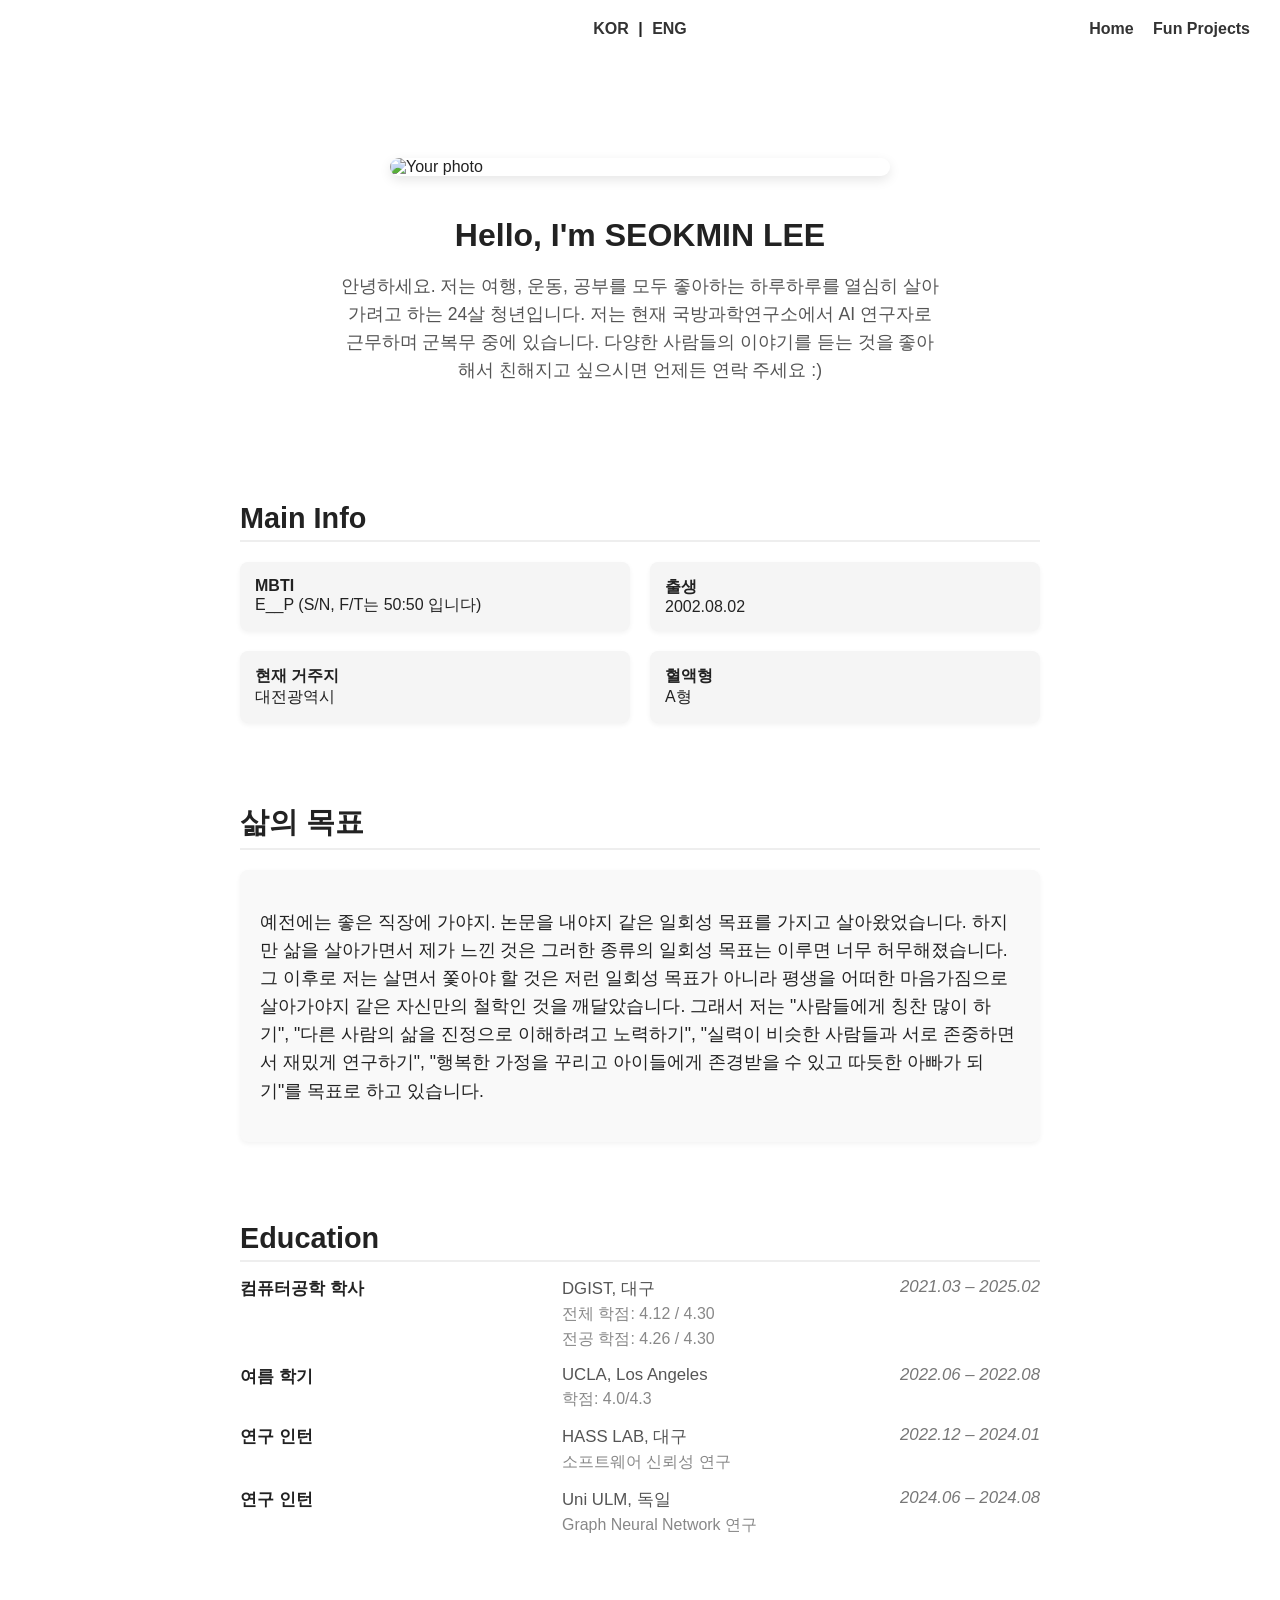
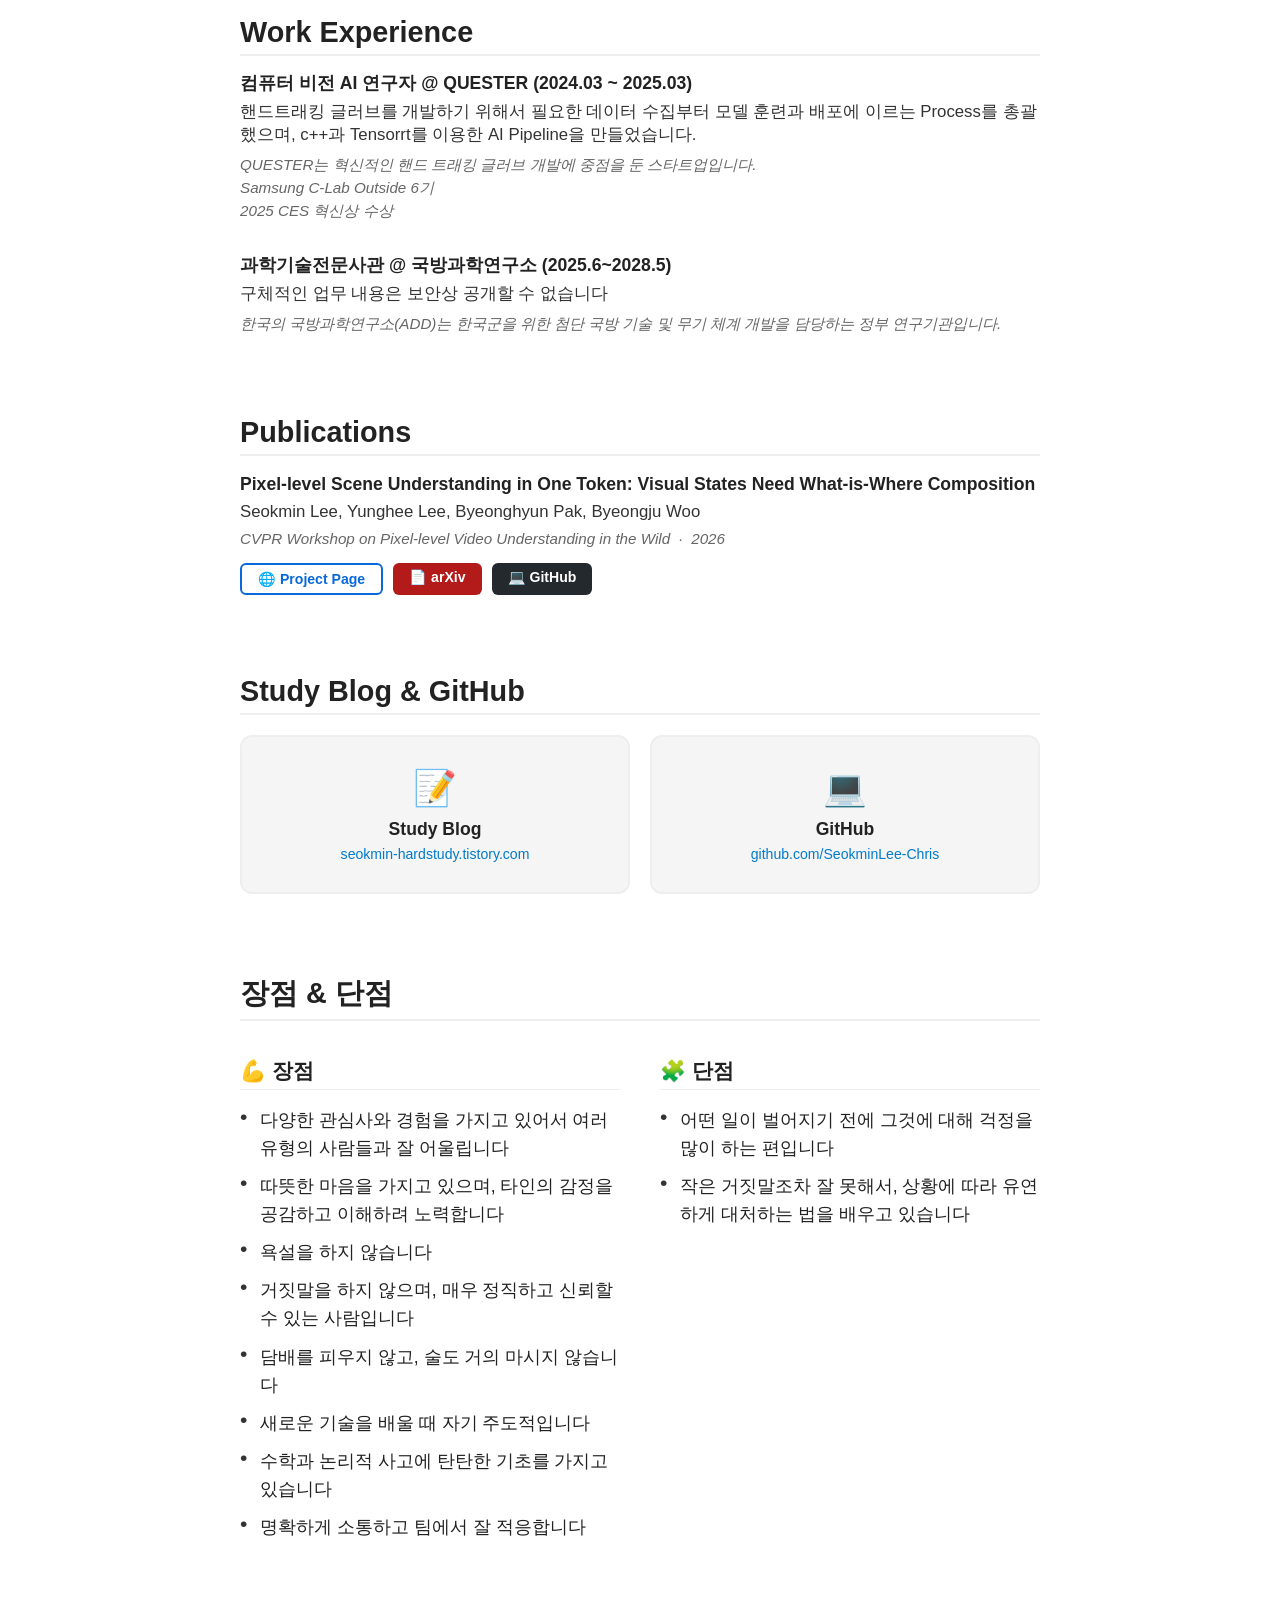
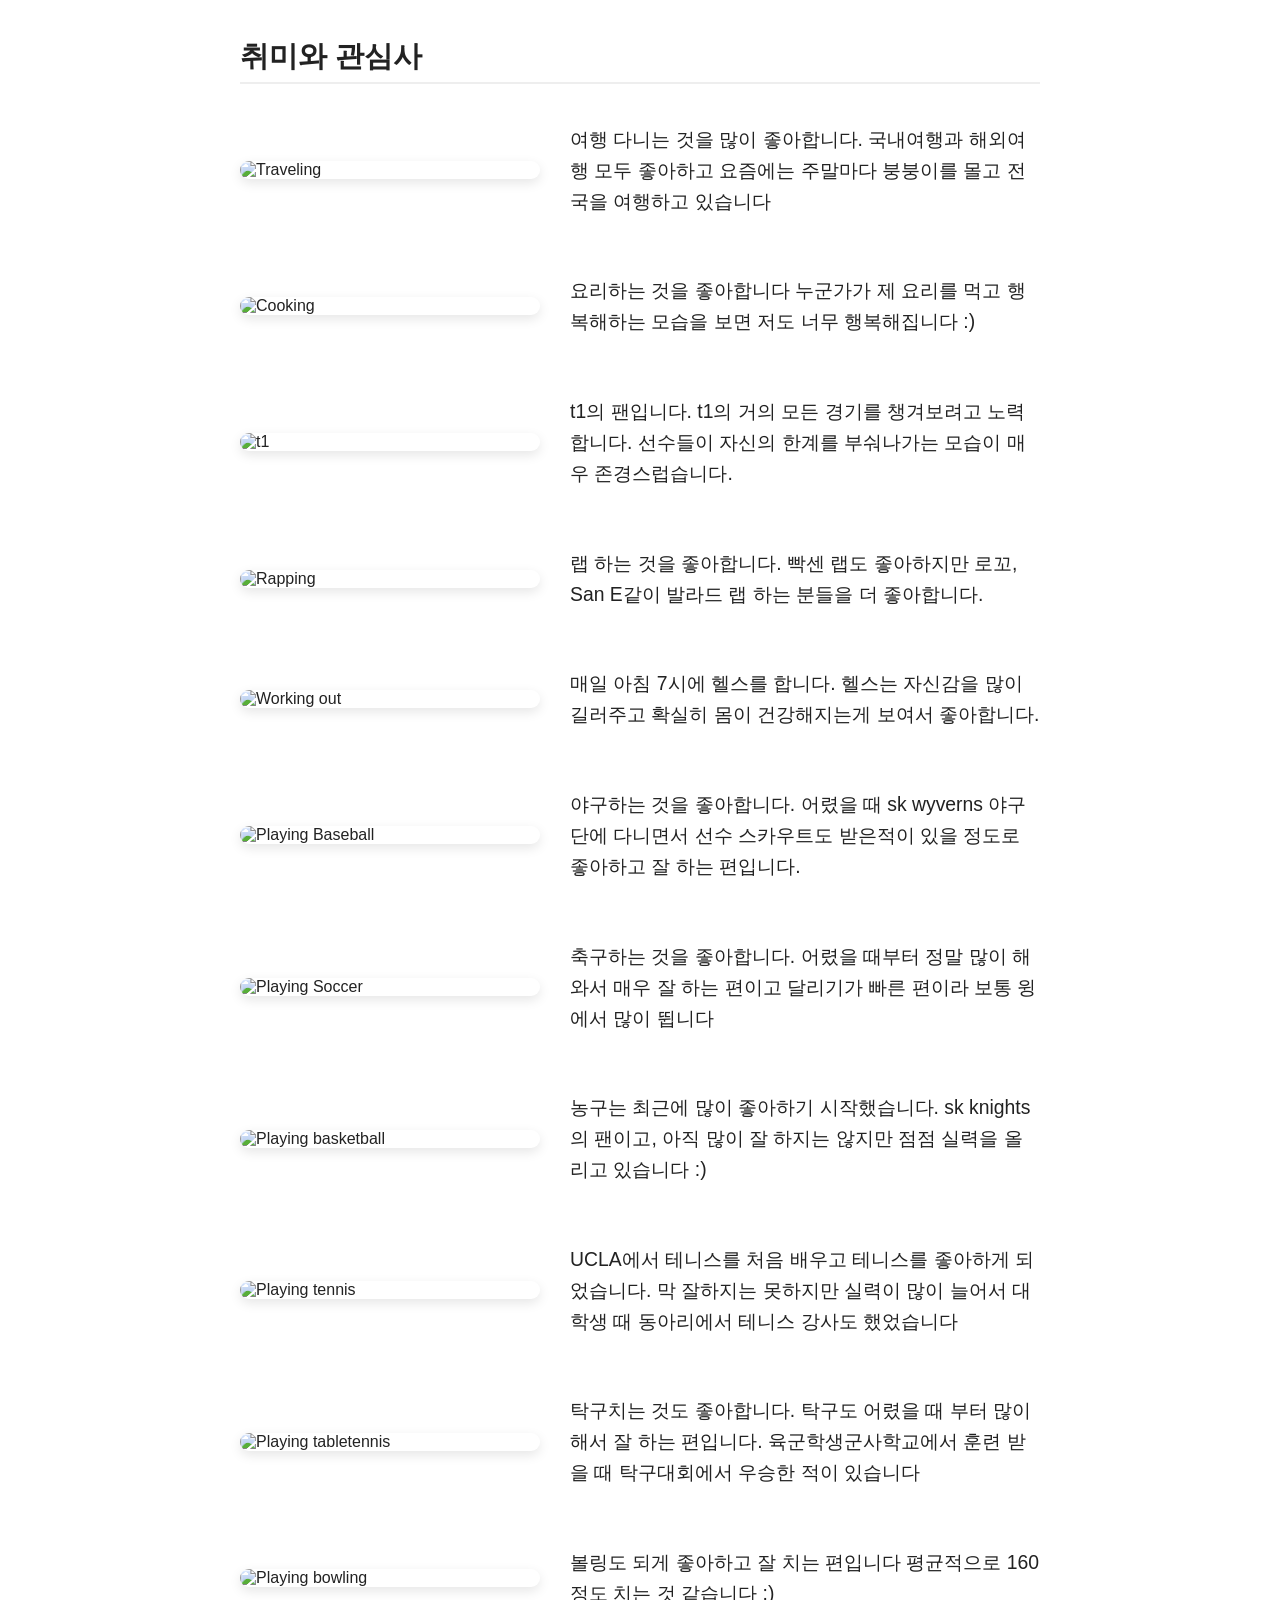
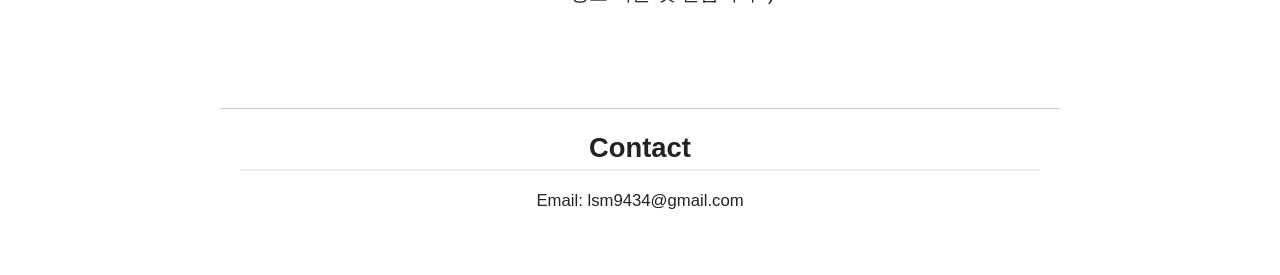
==== commit c179783c: "Add Study Blog & GitHub section, remove GitHub from Contact Co-Authored-By: Claude Sonnet 4.6 <norep" ====
--- a/index.html
+++ b/index.html
@@ -152,6 +152,23 @@
         <a href="https://arxiv.org/abs/2603.13904" target="_blank" class="pub-btn pub-btn-arxiv">📄 arXiv</a>
         <a href="https://github.com/SeokminLee-Chris/CroBo" target="_blank" class="pub-btn pub-btn-github">💻 GitHub</a>
       </div>
+    </div>
+  </section>
+
+  <!-- Study Blog & GitHub Section -->
+  <section class="section" id="links">
+    <h2>Study Blog & GitHub</h2>
+    <div class="links-container">
+      <a href="https://seokmin-hardstudy.tistory.com/" target="_blank" class="link-card">
+        <div class="link-card-icon">📝</div>
+        <div class="link-card-label">Study Blog</div>
+        <div class="link-card-url">seokmin-hardstudy.tistory.com</div>
+      </a>
+      <a href="https://github.com/SeokminLee-Chris" target="_blank" class="link-card">
+        <div class="link-card-icon">💻</div>
+        <div class="link-card-label">GitHub</div>
+        <div class="link-card-url">github.com/SeokminLee-Chris</div>
+      </a>
     </div>
   </section>
 
@@ -272,7 +289,6 @@
   <footer class="section" id="contact">
     <h2>Contact</h2>
     <p>Email: lsm9434@gmail.com</p>
-    <p>GitHub: <a href="https://github.com/SeokminLee-Chris" target="_blank">https://github.com/SeokminLee-Chris</a></p>
   </footer>
 </body>
 </html>
--- a/css/style.css
+++ b/css/style.css
@@ -351,6 +351,51 @@
   font-size: 16px;
 }
 
+.links-container {
+  display: flex;
+  gap: 20px;
+  flex-wrap: wrap;
+  margin-top: 20px;
+}
+
+.link-card {
+  display: flex;
+  flex-direction: column;
+  align-items: center;
+  justify-content: center;
+  flex: 1 1 200px;
+  padding: 30px 20px;
+  border-radius: 12px;
+  background: #f5f5f5;
+  border: 2px solid #eee;
+  text-decoration: none;
+  color: #222;
+  transition: border-color 0.2s, box-shadow 0.2s, background 0.2s;
+  text-align: center;
+}
+
+.link-card:hover {
+  border-color: #007ACC;
+  background: #f0f7ff;
+  box-shadow: 0 4px 12px rgba(0, 122, 204, 0.12);
+}
+
+.link-card-icon {
+  font-size: 2.2em;
+  margin-bottom: 10px;
+}
+
+.link-card-label {
+  font-size: 1.1em;
+  font-weight: bold;
+  margin-bottom: 6px;
+}
+
+.link-card-url {
+  font-size: 0.88em;
+  color: #007ACC;
+}
+
 #goal .goal-description {
   margin-top: 20px;
   font-size: 16px;
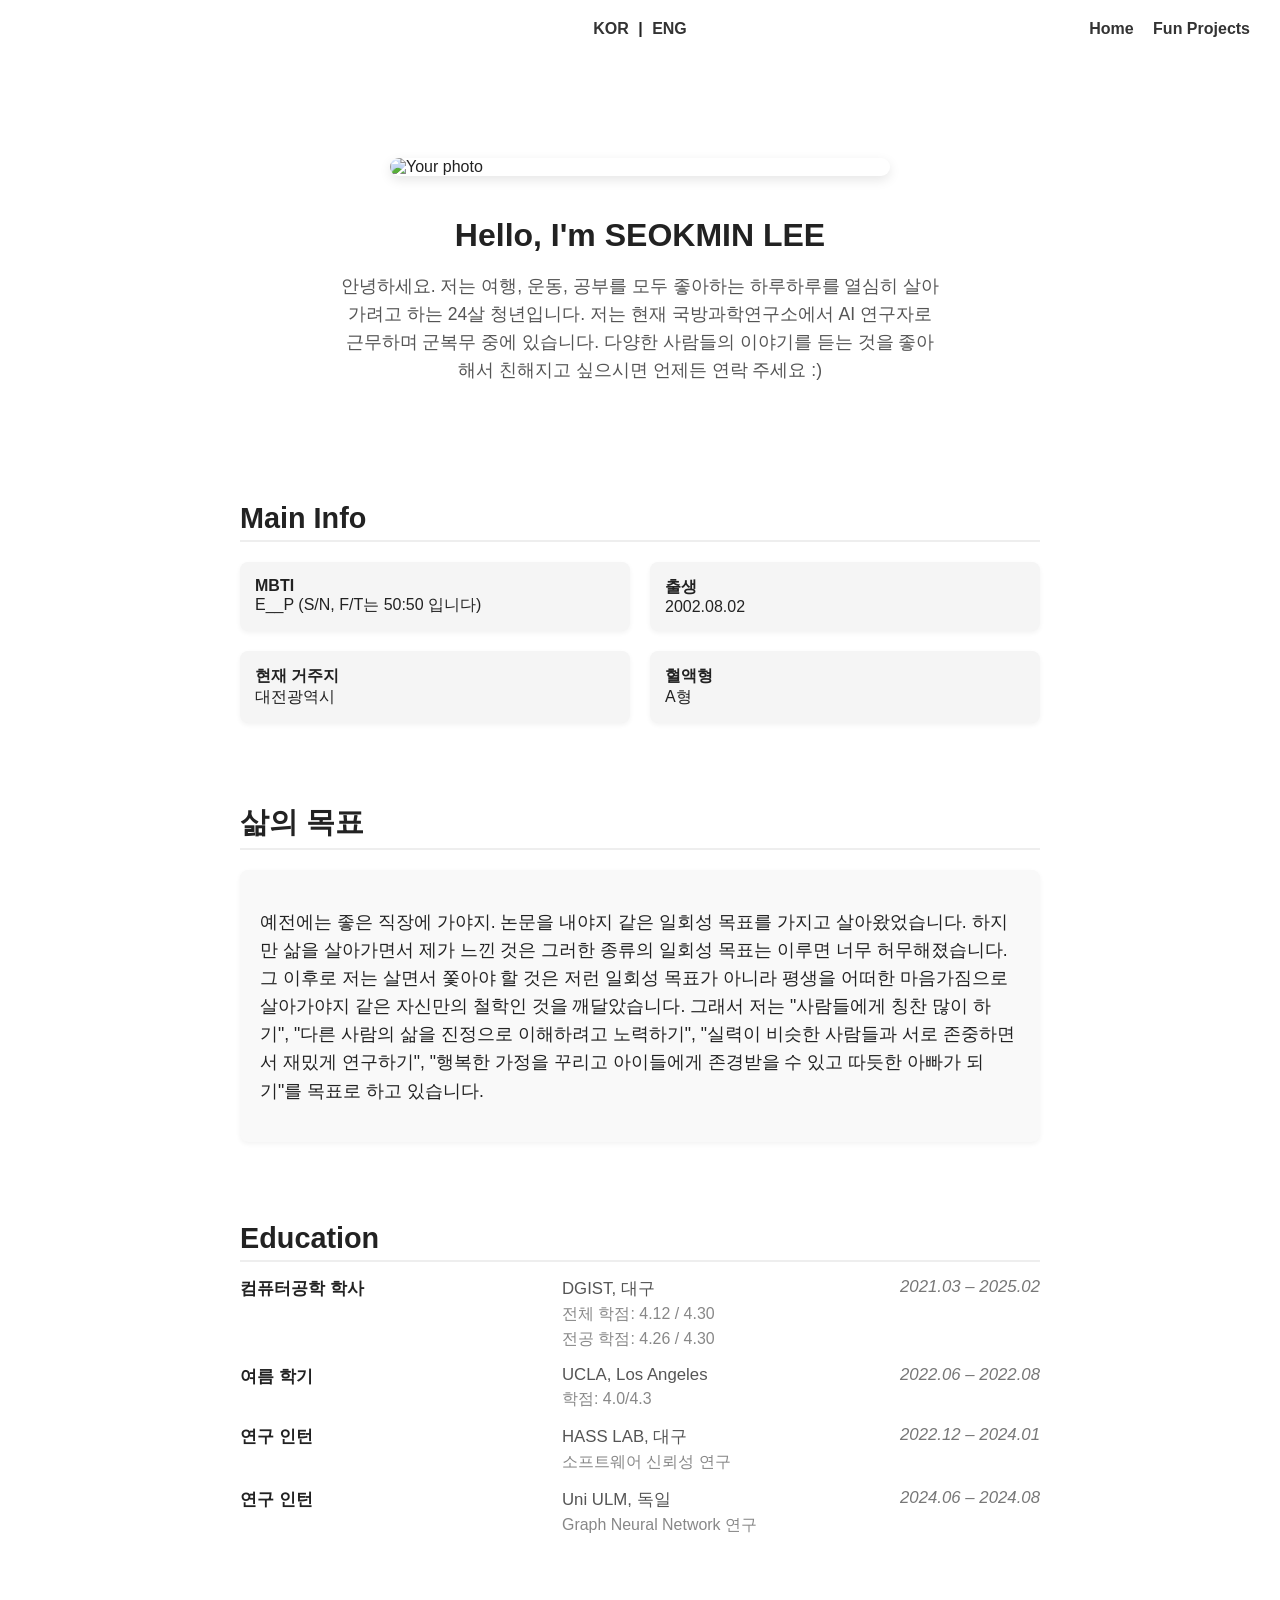
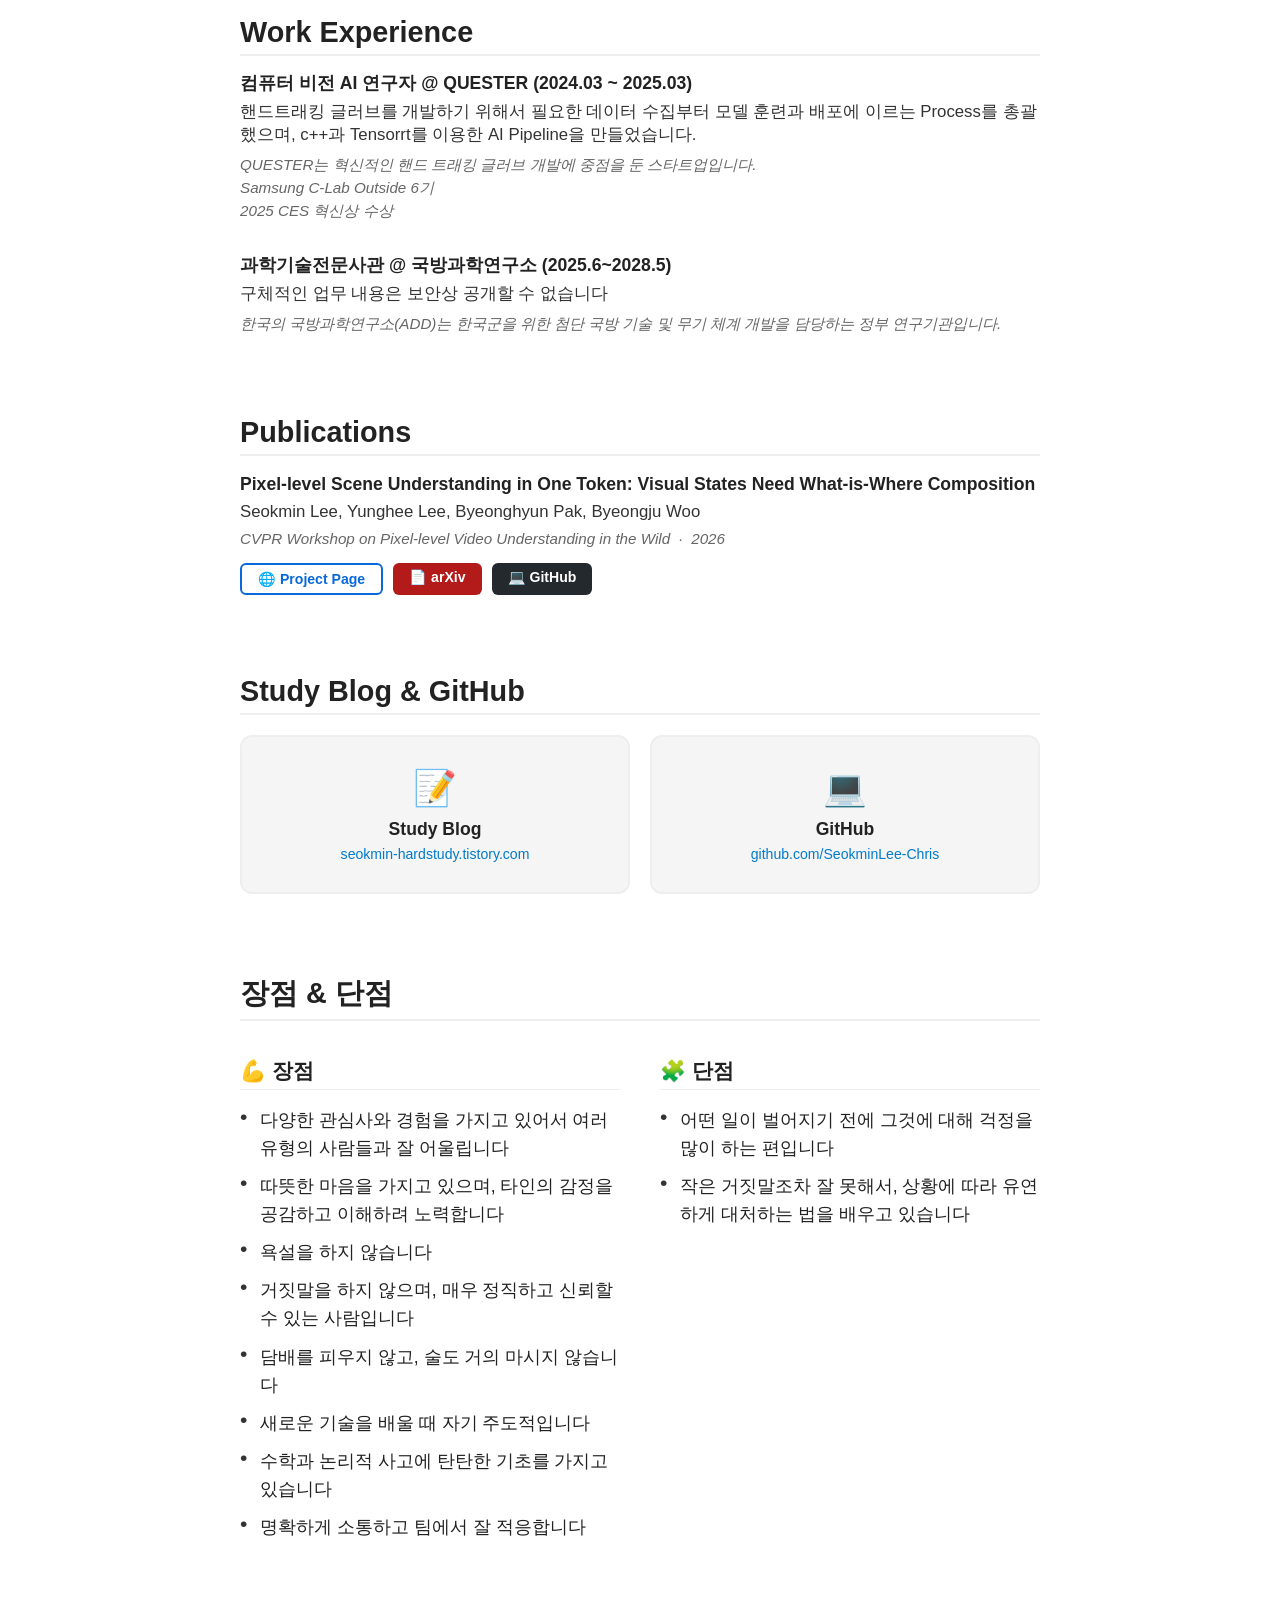
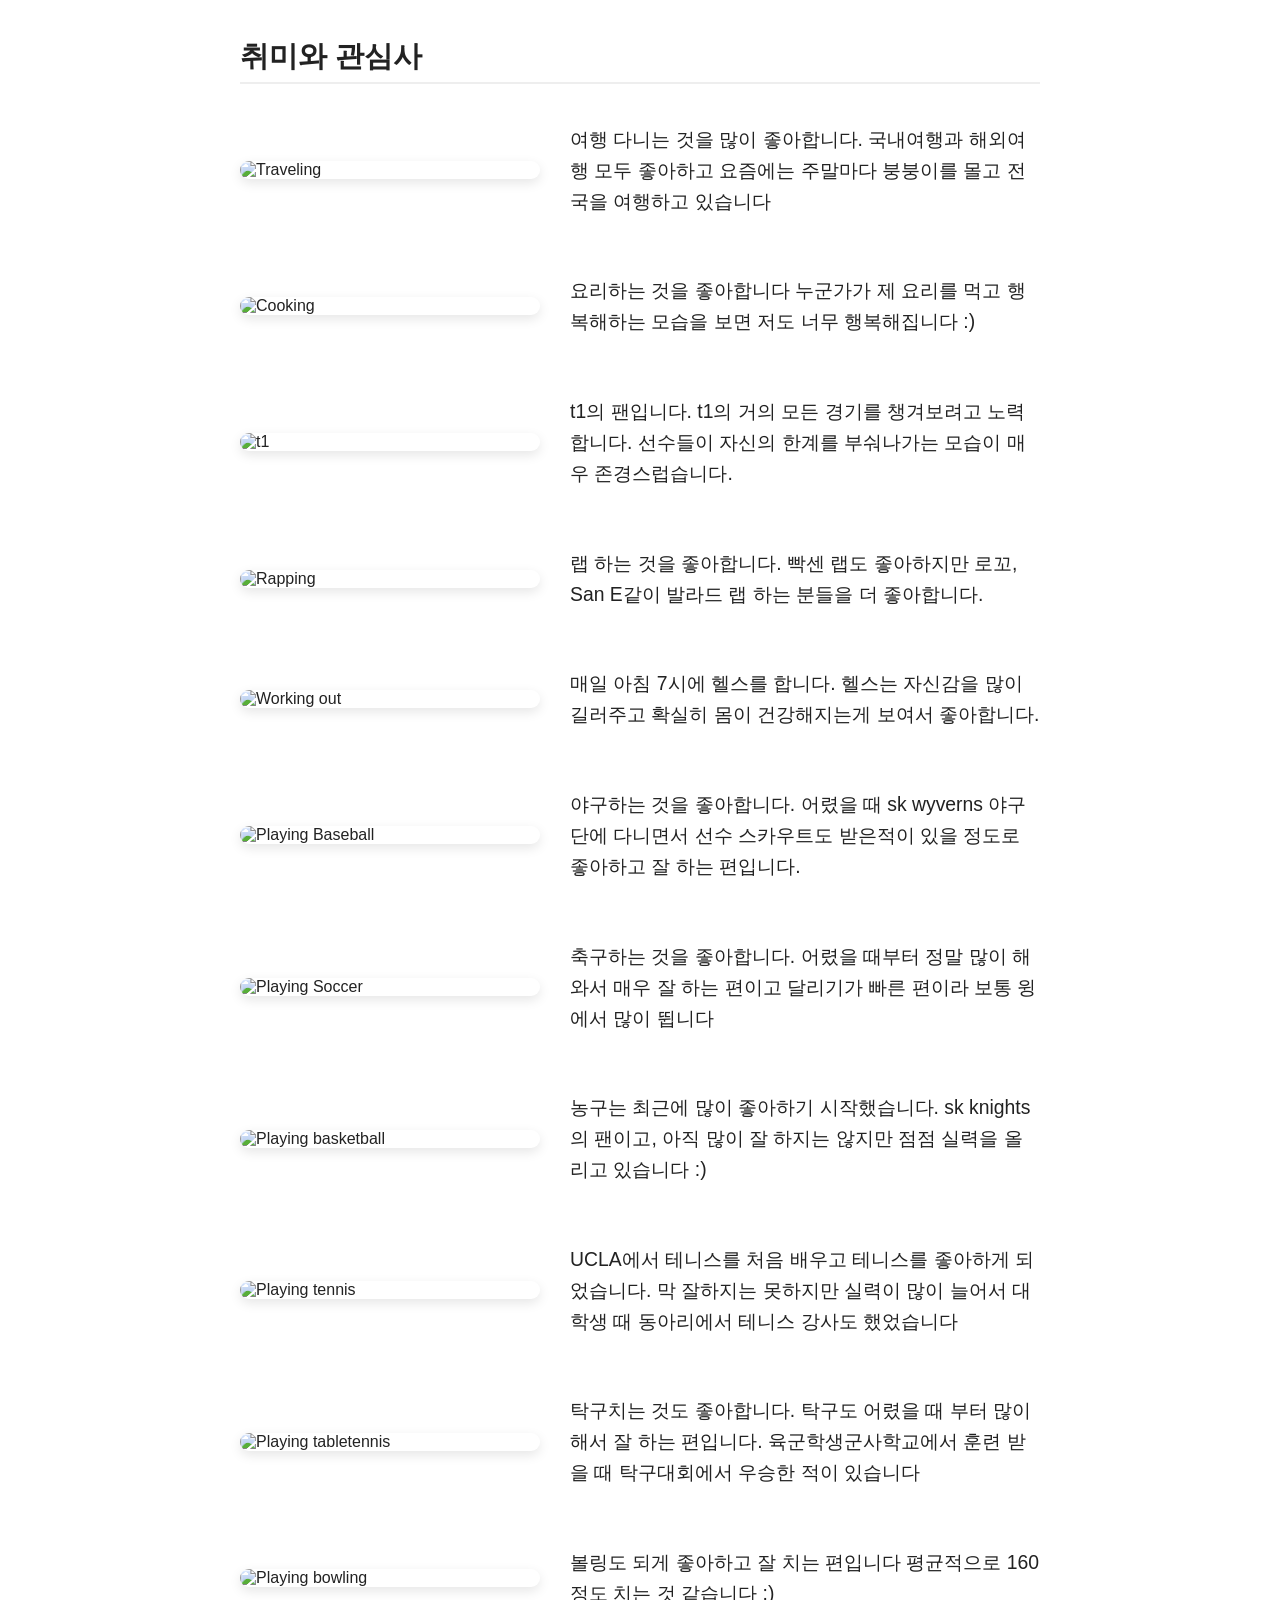
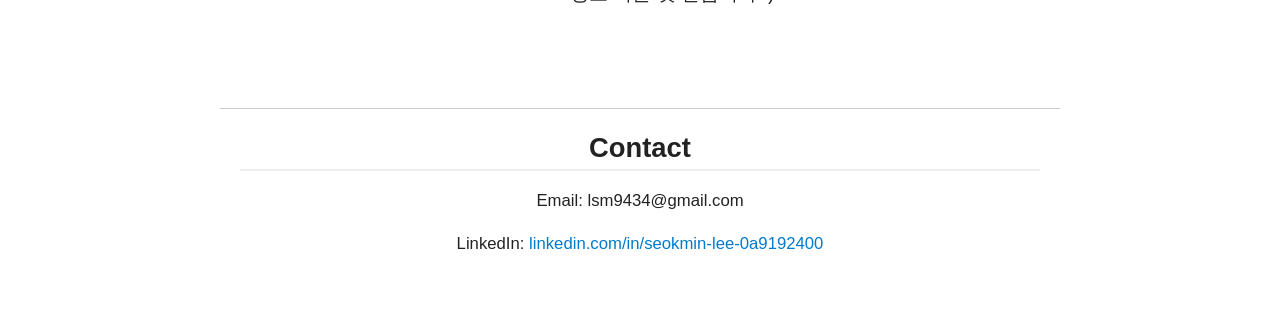
==== commit 6009d889: "Add LinkedIn to Contact section Co-Authored-By: Claude Sonnet 4.6 <noreply@anthropic.com>" ====
--- a/index.html
+++ b/index.html
@@ -289,6 +289,7 @@
   <footer class="section" id="contact">
     <h2>Contact</h2>
     <p>Email: lsm9434@gmail.com</p>
+    <p>LinkedIn: <a href="https://linkedin.com/in/seokmin-lee-0a9192400" target="_blank">linkedin.com/in/seokmin-lee-0a9192400</a></p>
   </footer>
 </body>
 </html>
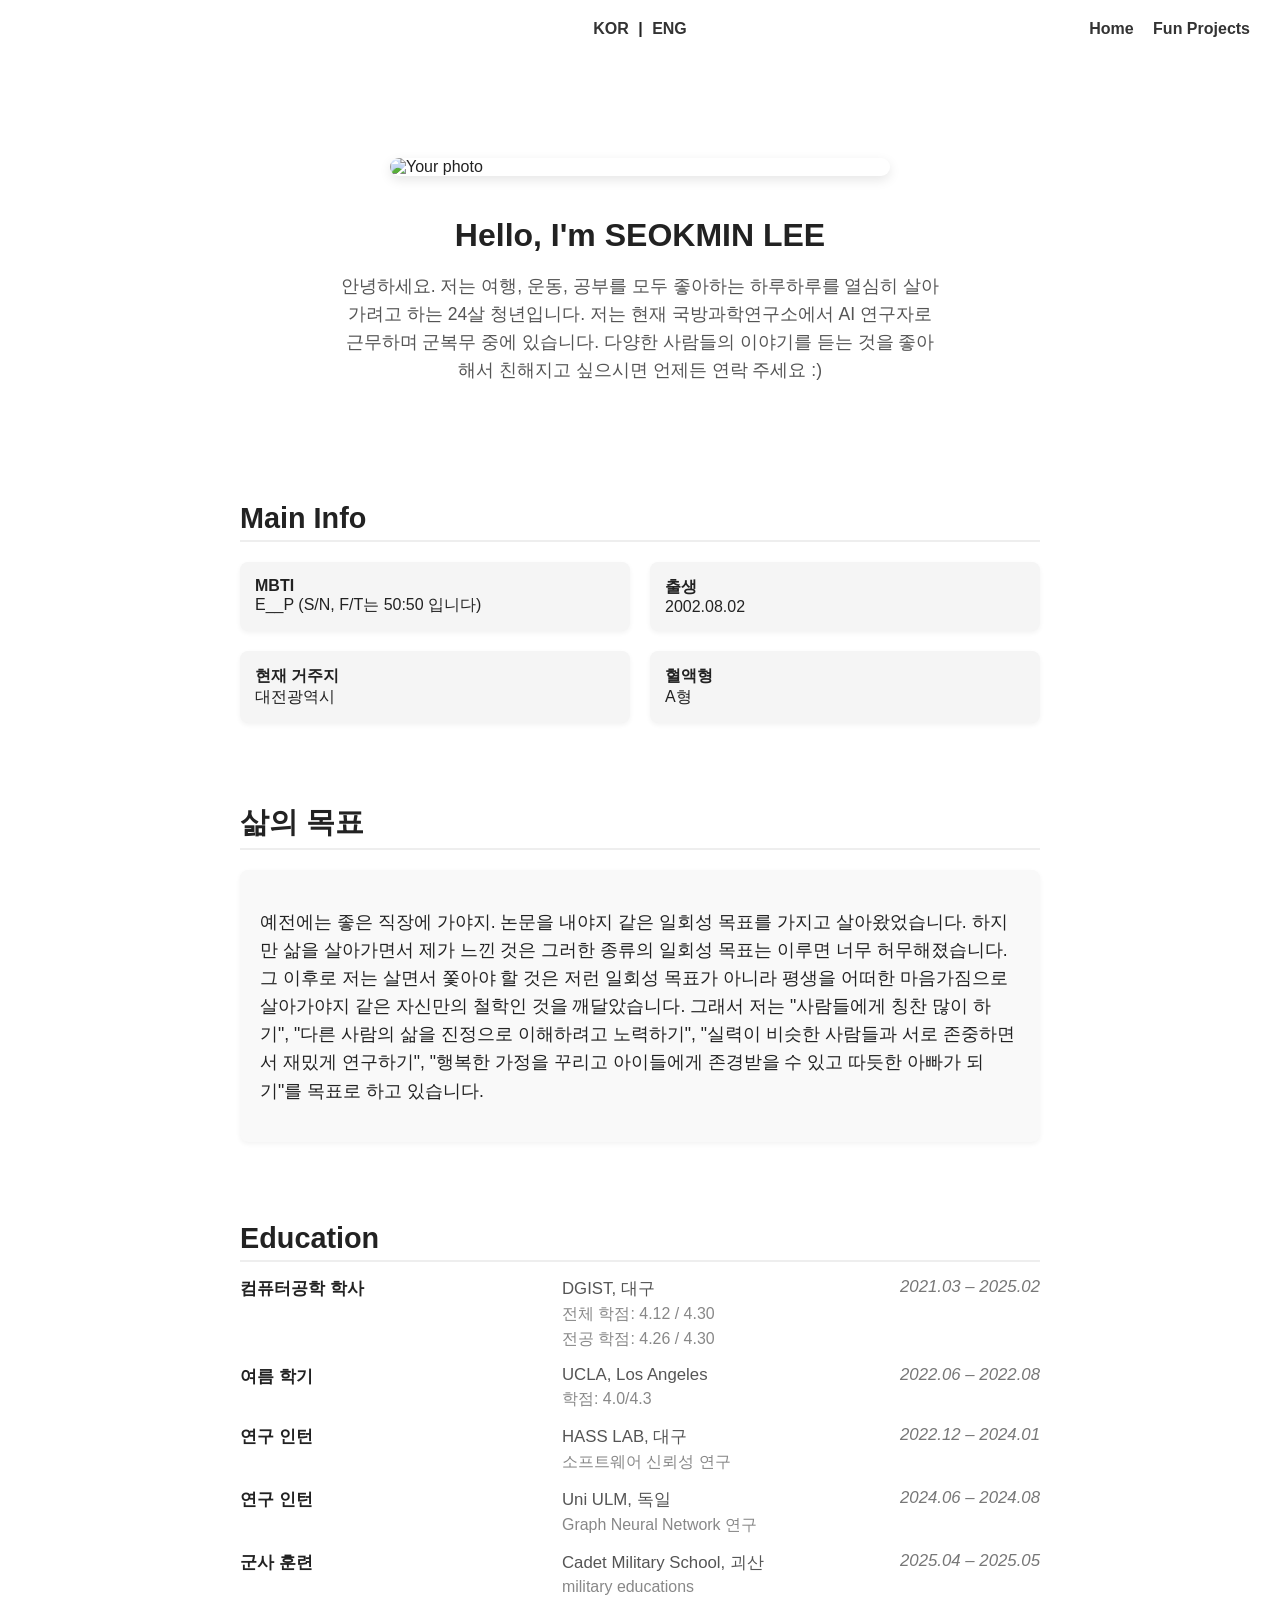
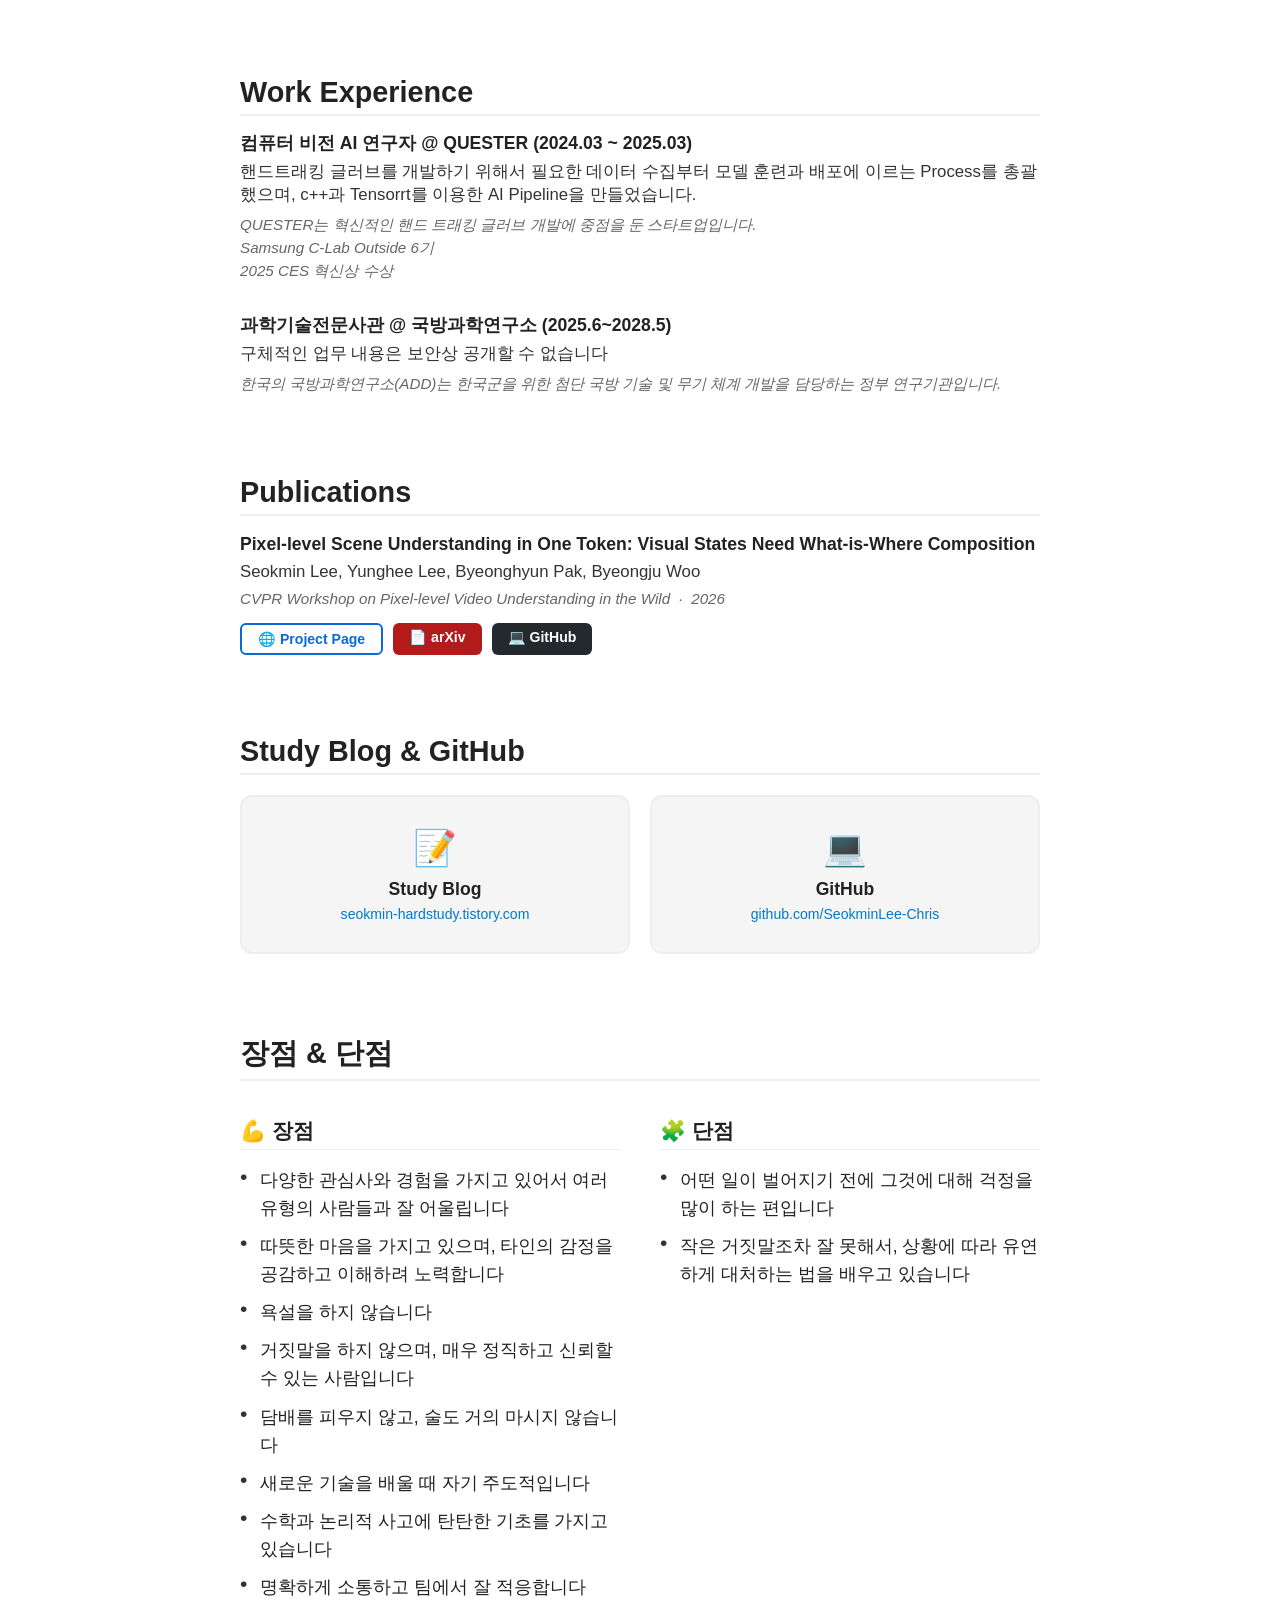
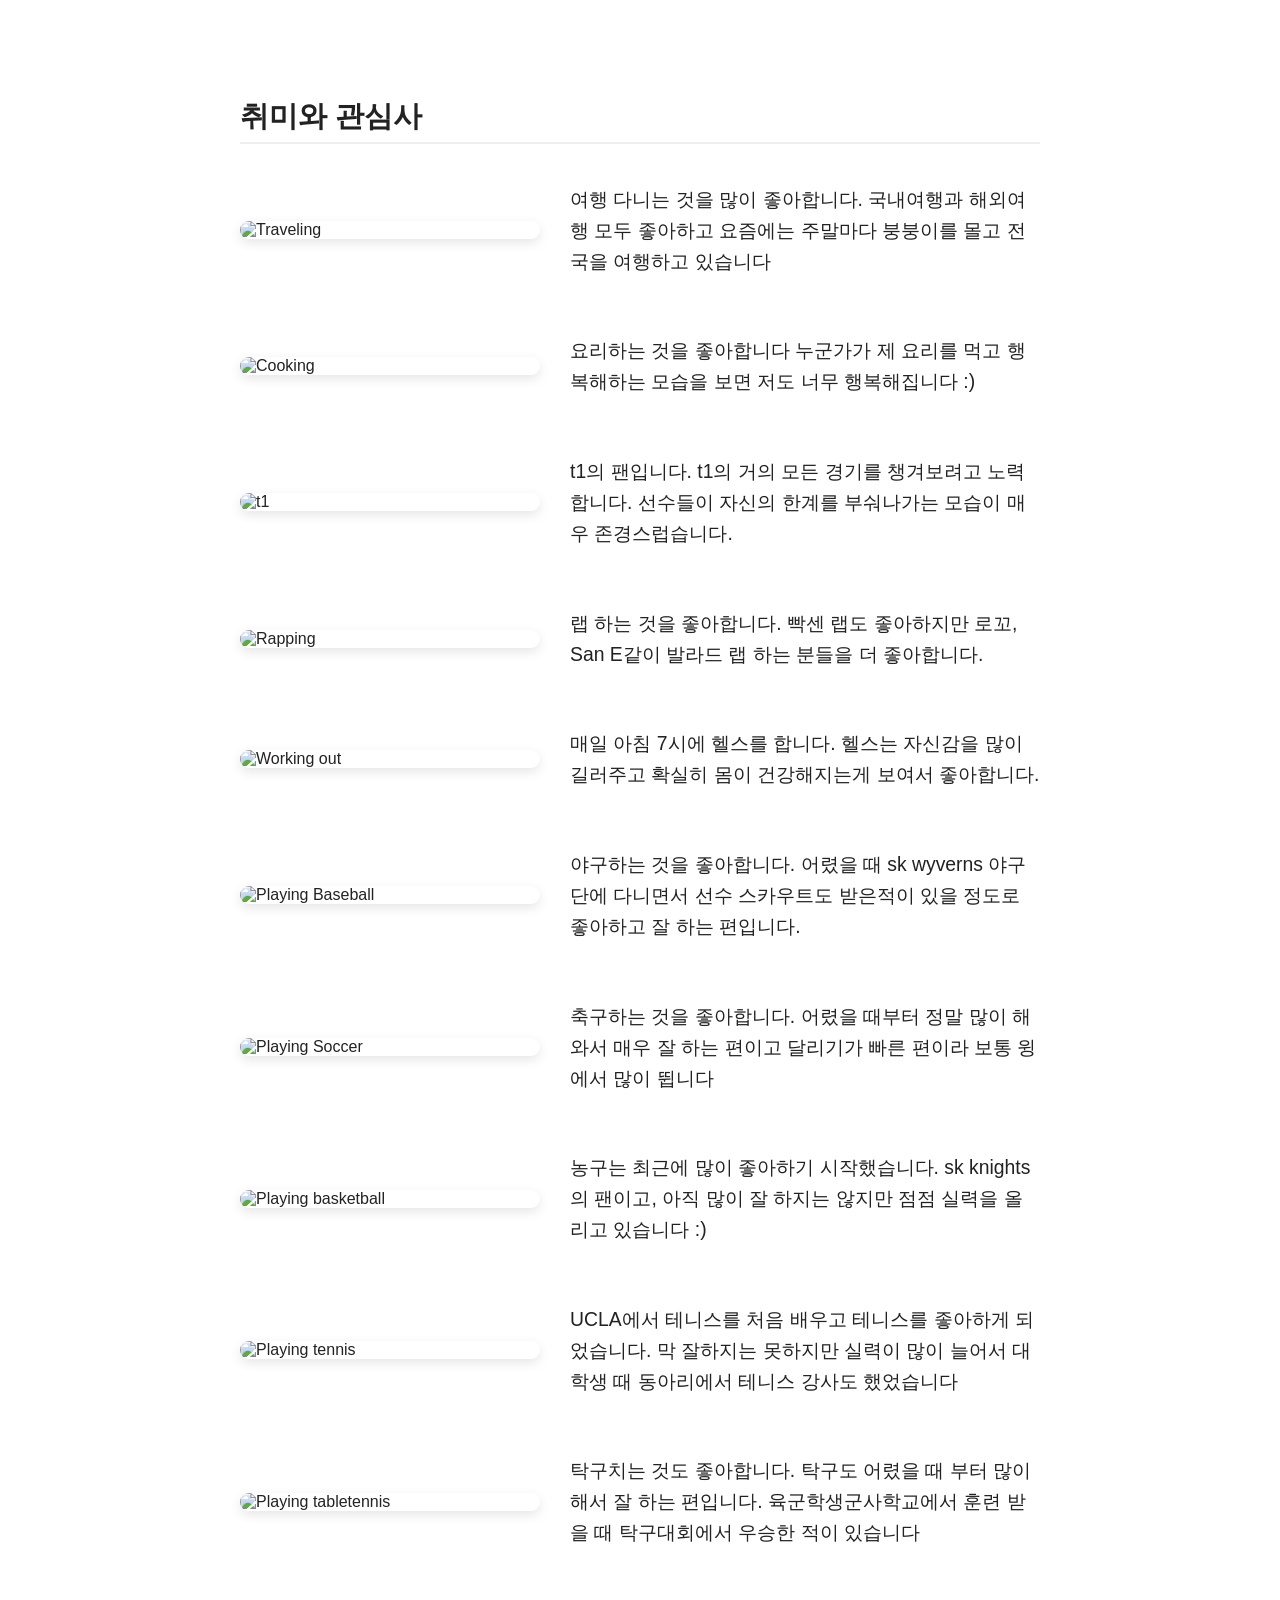
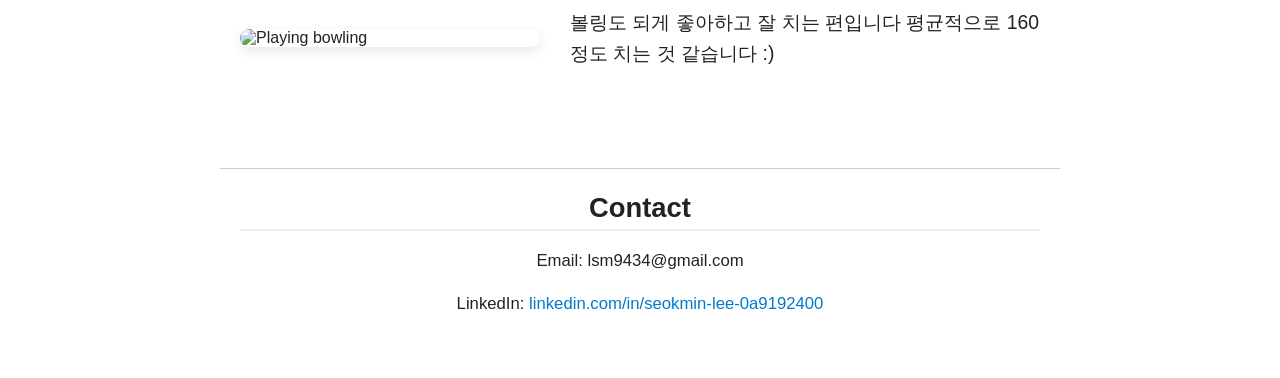
==== commit 16b23699: "Add Cadet Military School to Education section Co-Authored-By: Claude Sonnet 4.6 <noreply@anthropic." ====
--- a/index.html
+++ b/index.html
@@ -100,6 +100,15 @@
         <br><span class="edu-sub">Graph Neural Network 연구</span>
         </div>
         <div class="edu-date">2024.06 – 2024.08</div>
+    </div>
+
+    <div class="edu-item">
+        <div class="edu-title">군사 훈련</div>
+        <div class="edu-detail">
+        Cadet Military School, 괴산
+        <br><span class="edu-sub">military educations</span>
+        </div>
+        <div class="edu-date">2025.04 – 2025.05</div>
     </div>
 
 
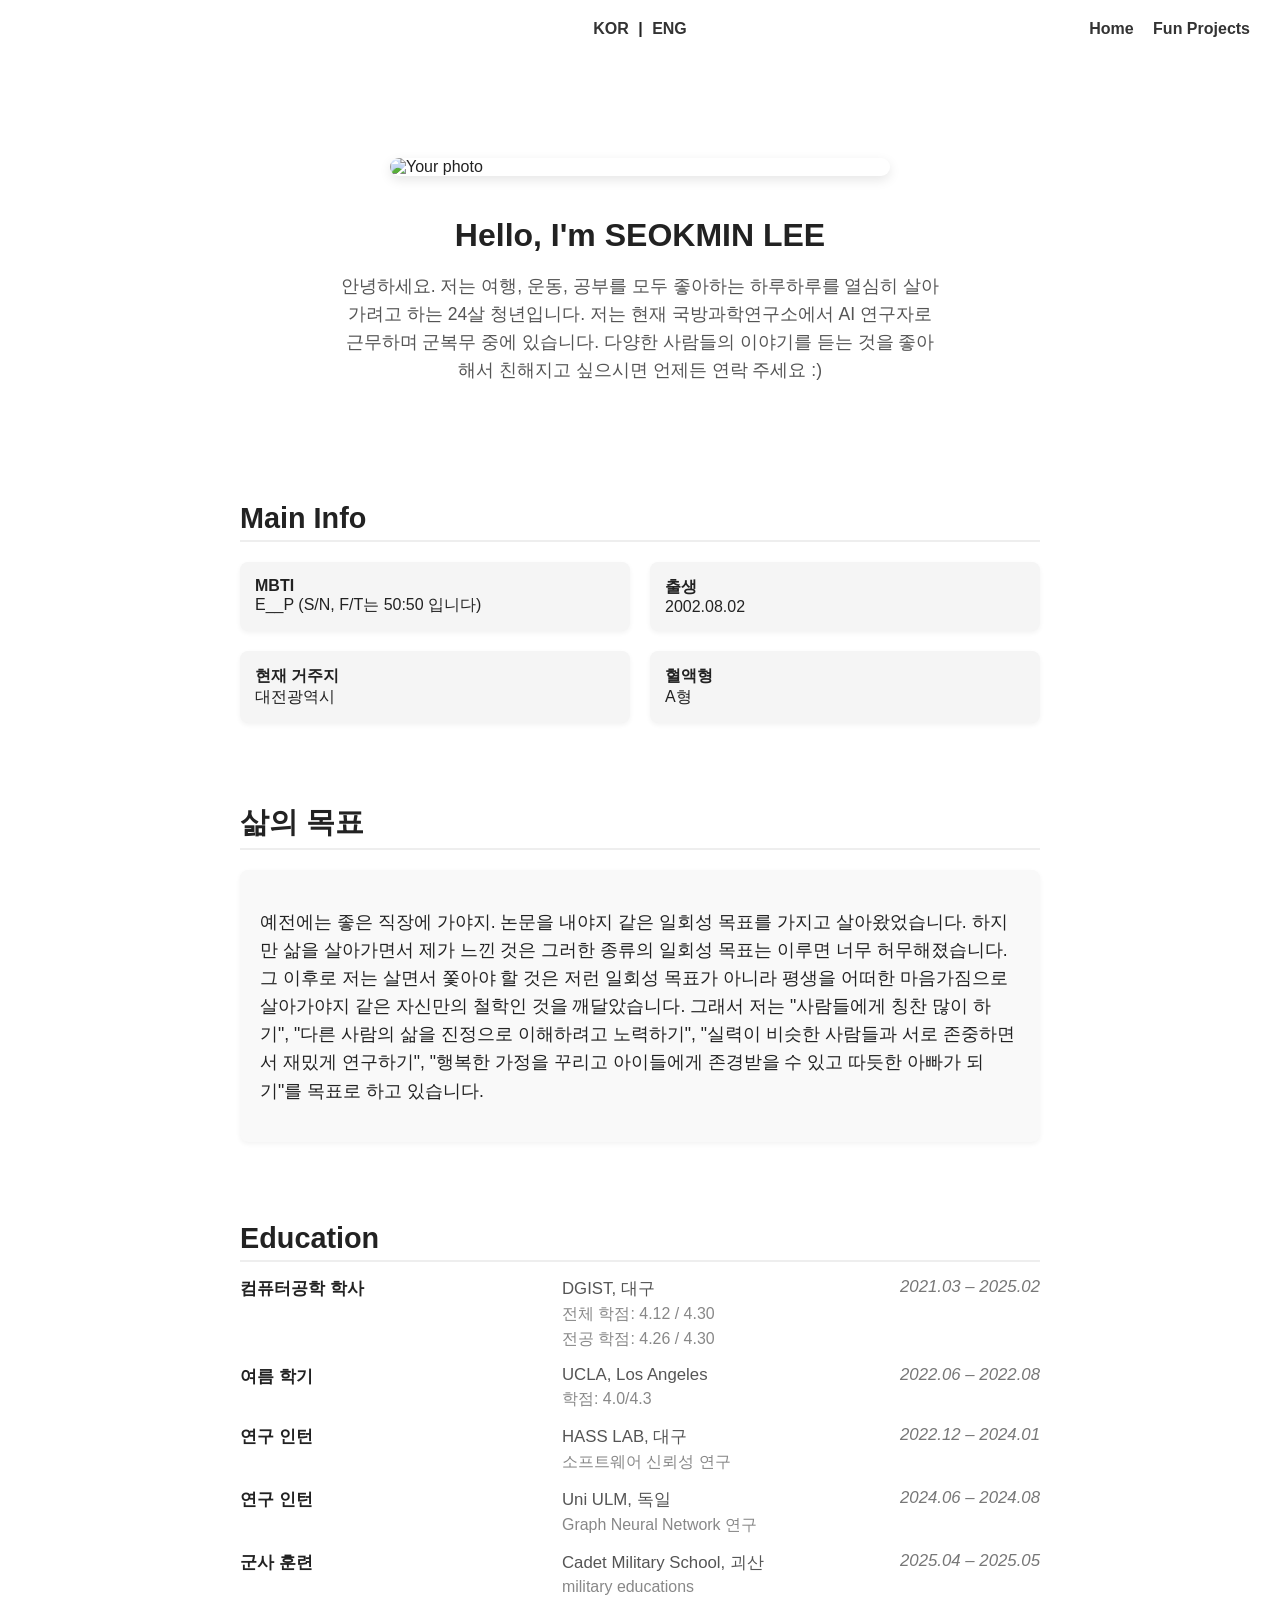
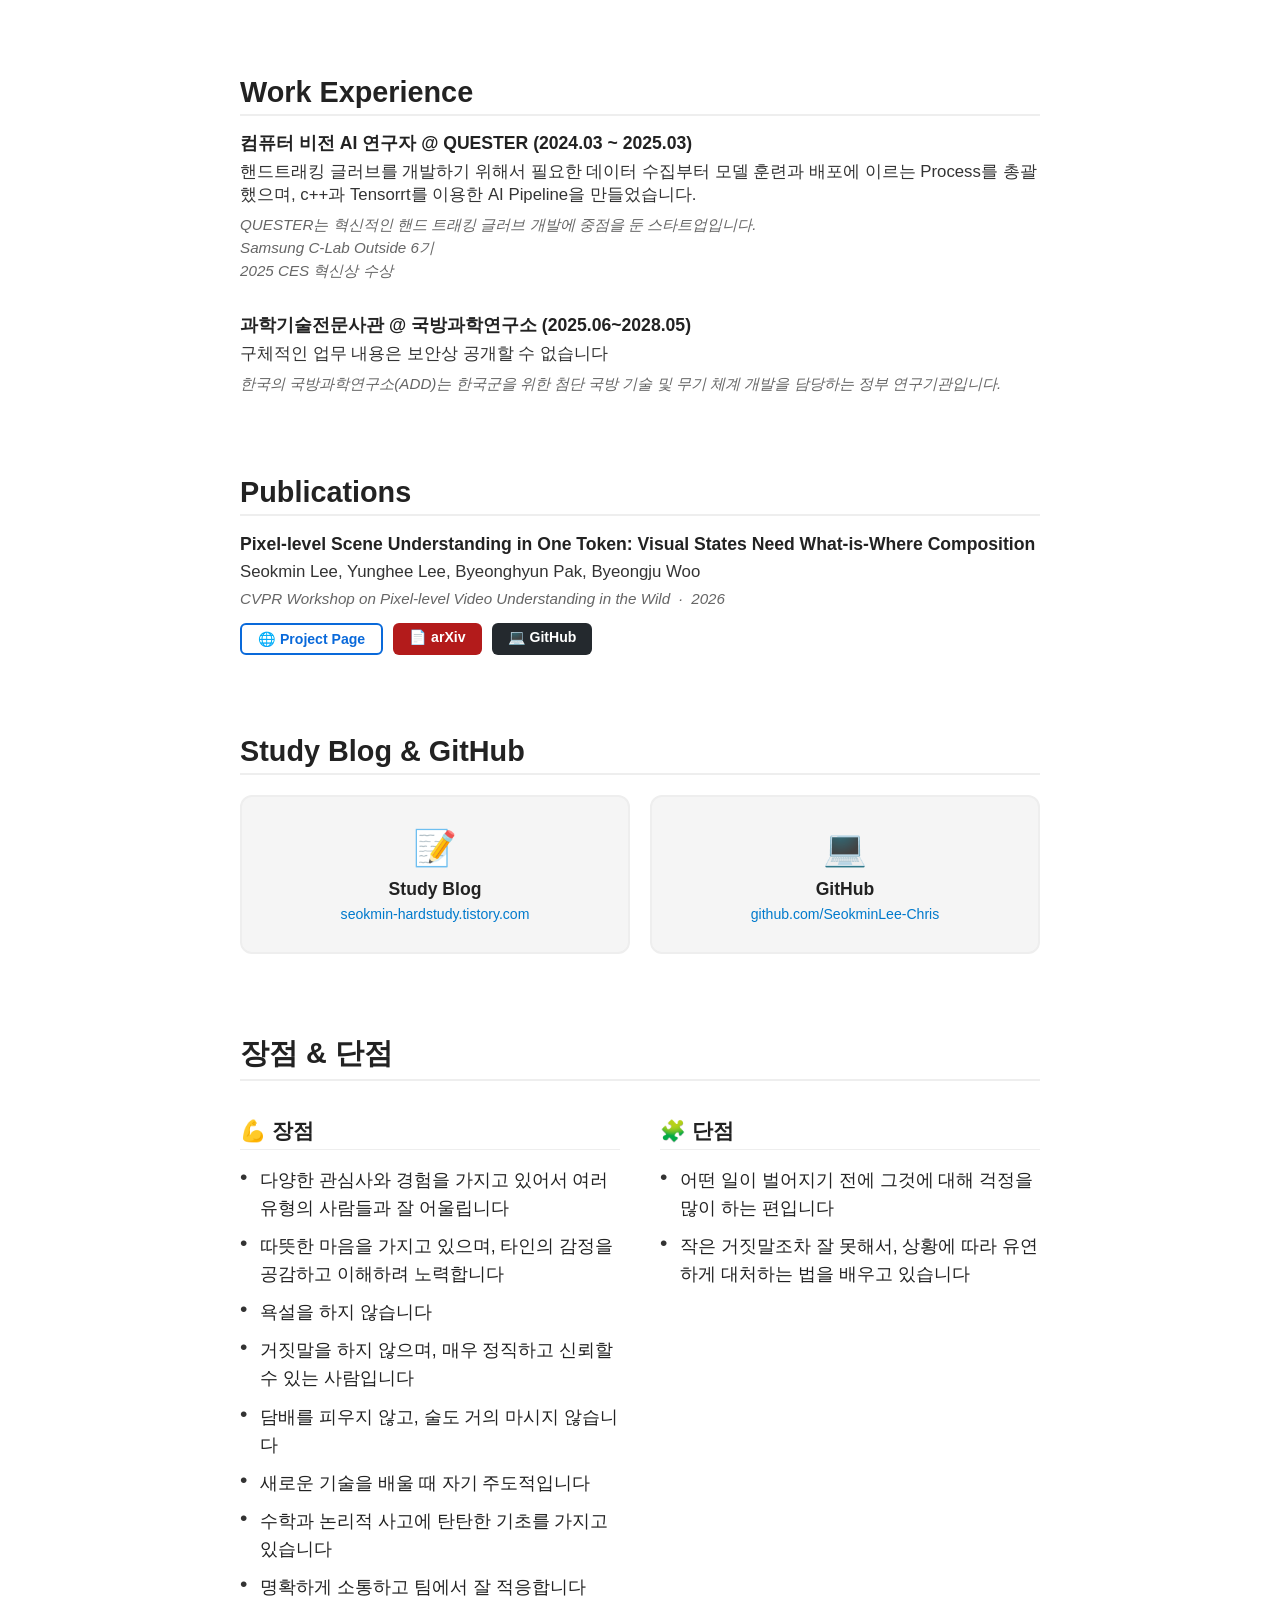
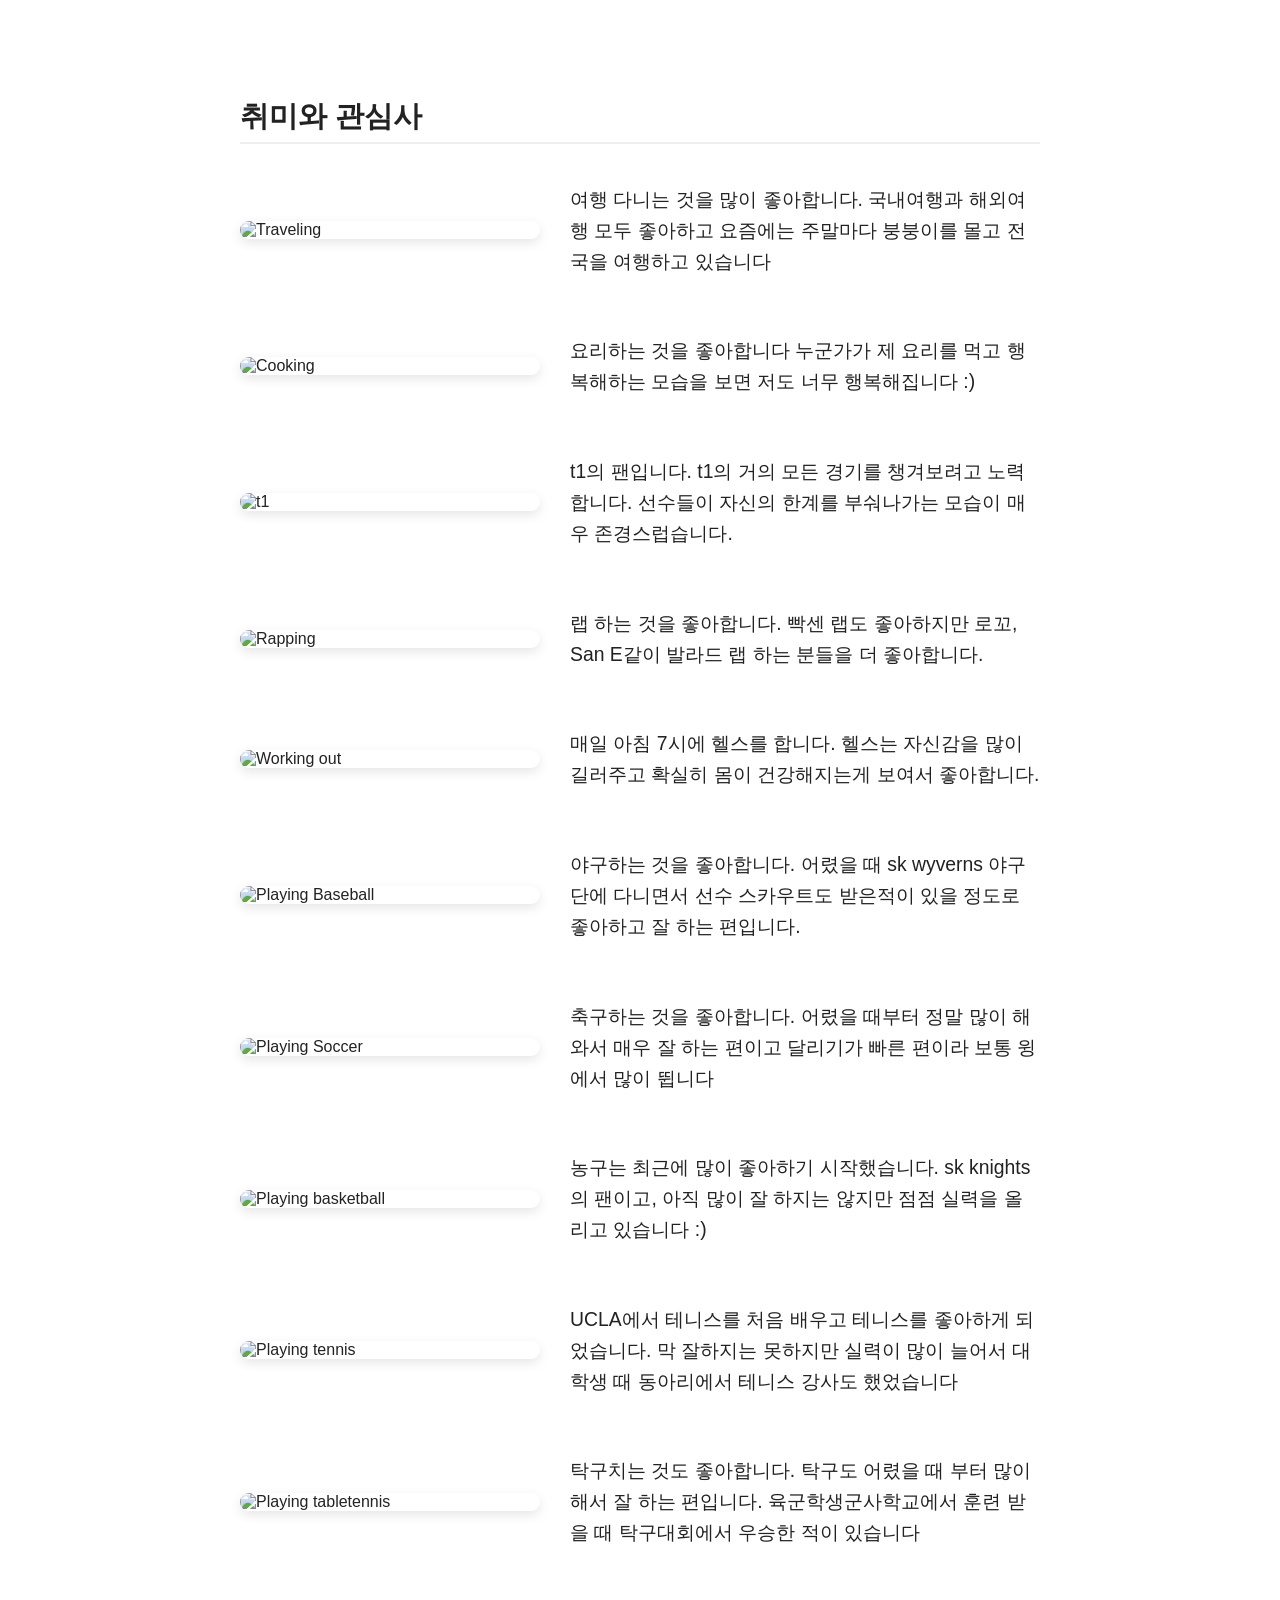
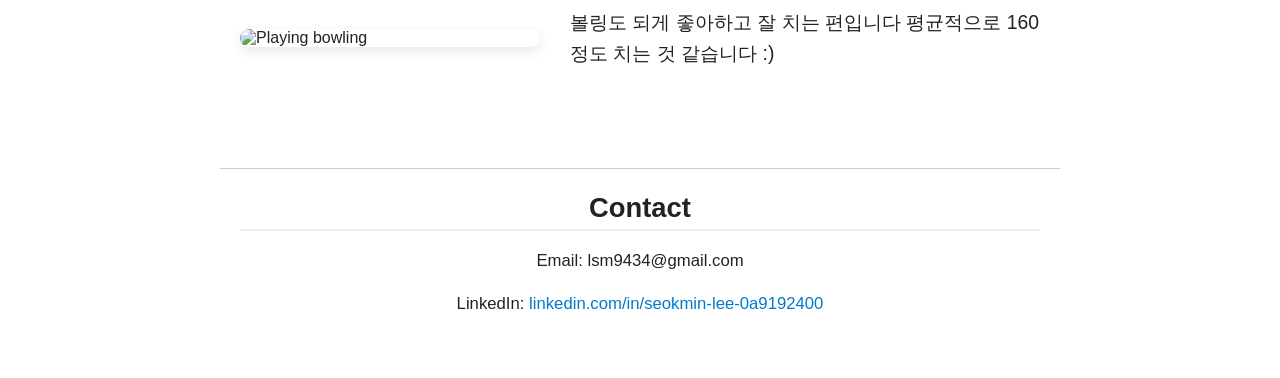
==== commit 050c2461: "Fix date format for 국방과학연구소 duration (zero-pad month) Co-Authored-By: Claude Sonnet 4.6 <noreply@ant" ====
--- a/index.html
+++ b/index.html
@@ -137,7 +137,7 @@
 
     <div class="exp-item">
         <div class="exp-role">
-        <strong>과학기술전문사관</strong> @ 국방과학연구소 (2025.6~2028.5)
+        <strong>과학기술전문사관</strong> @ 국방과학연구소 (2025.06~2028.05)
         </div>
         <div class="exp-summary">
         구체적인 업무 내용은 보안상 공개할 수 없습니다 
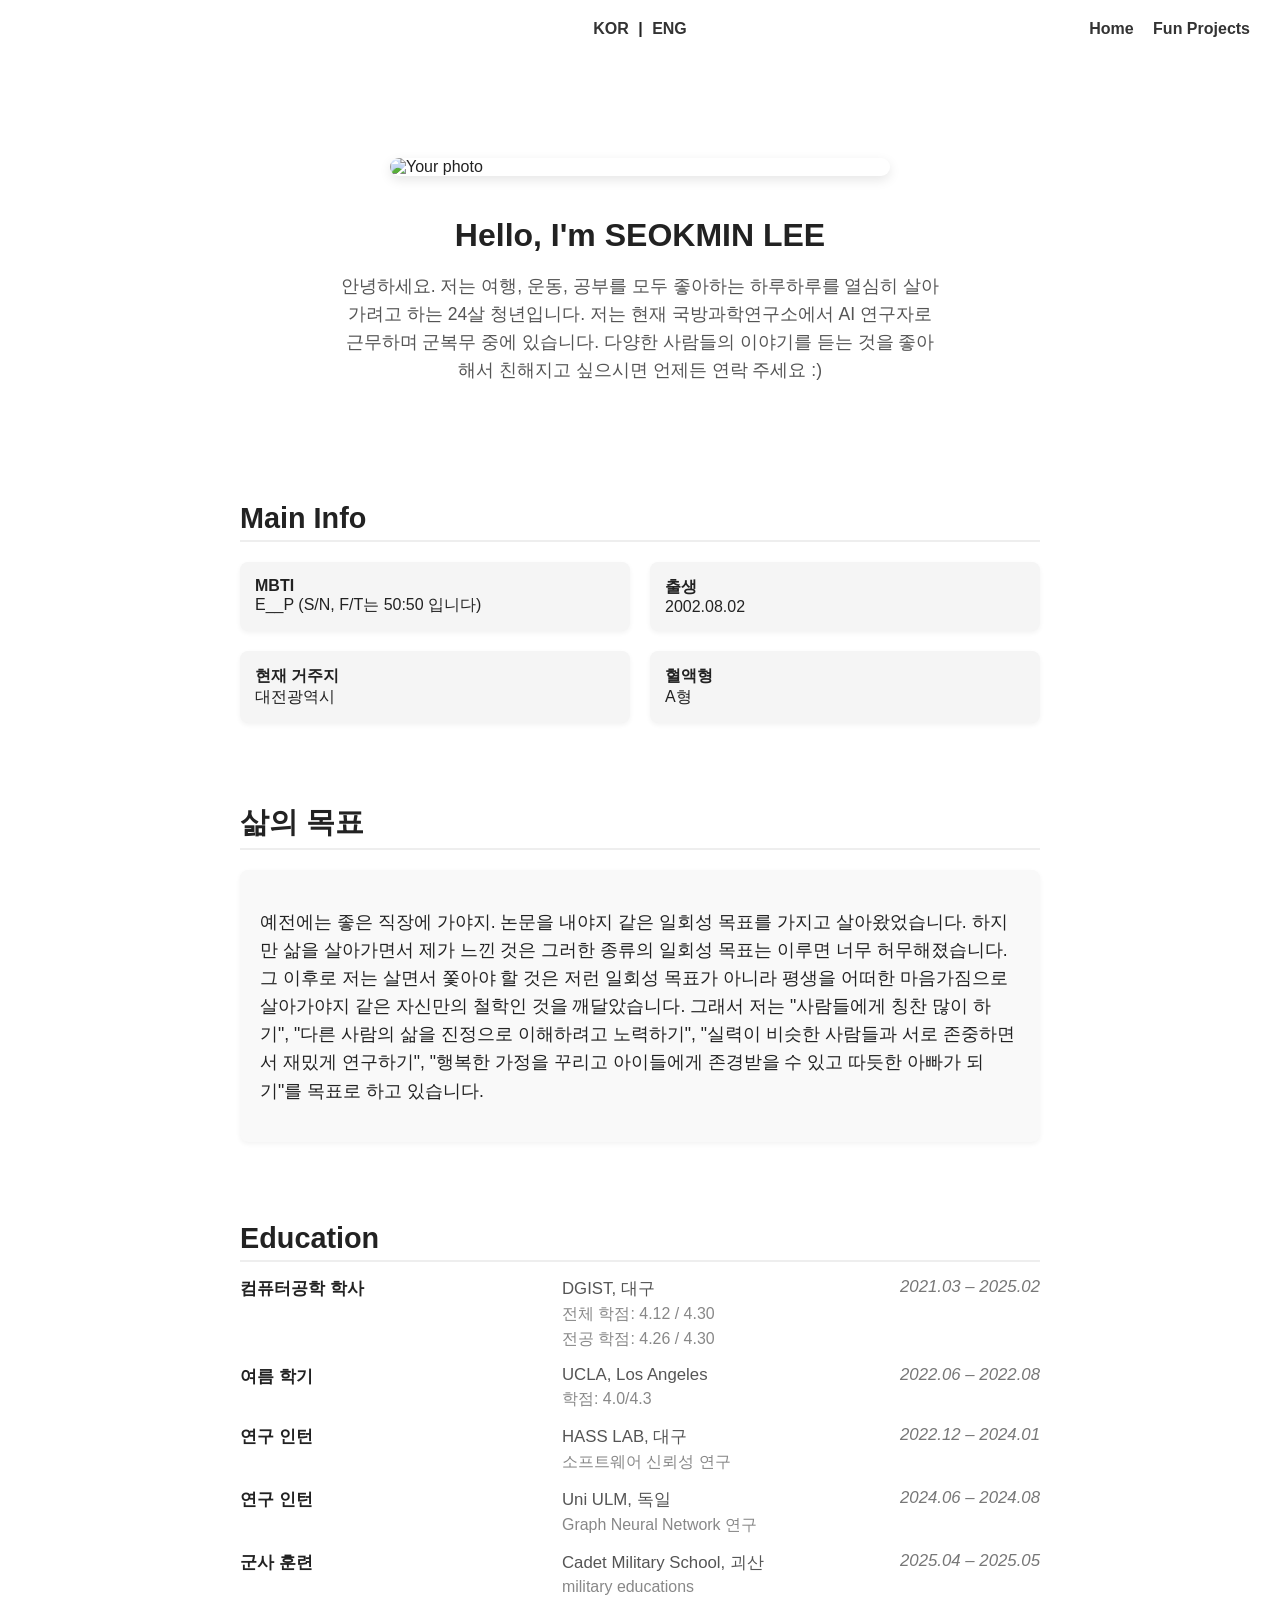
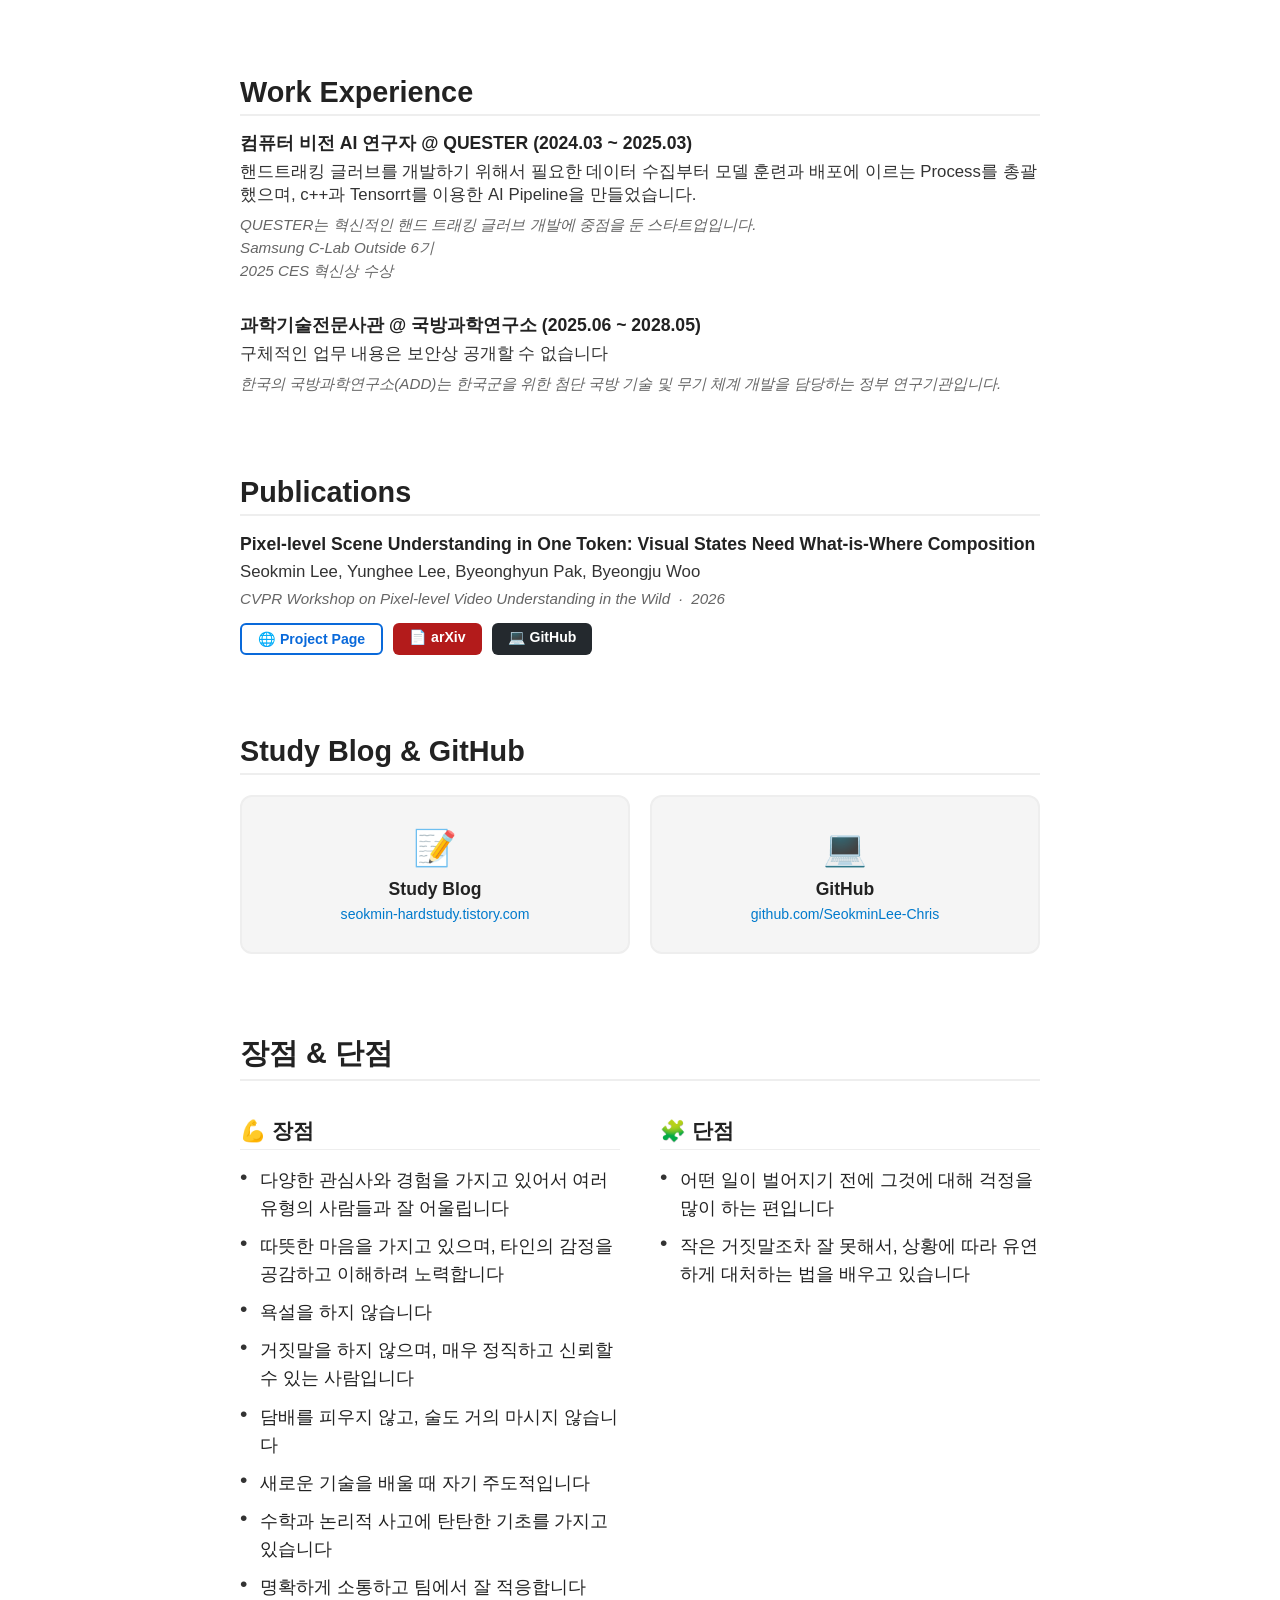
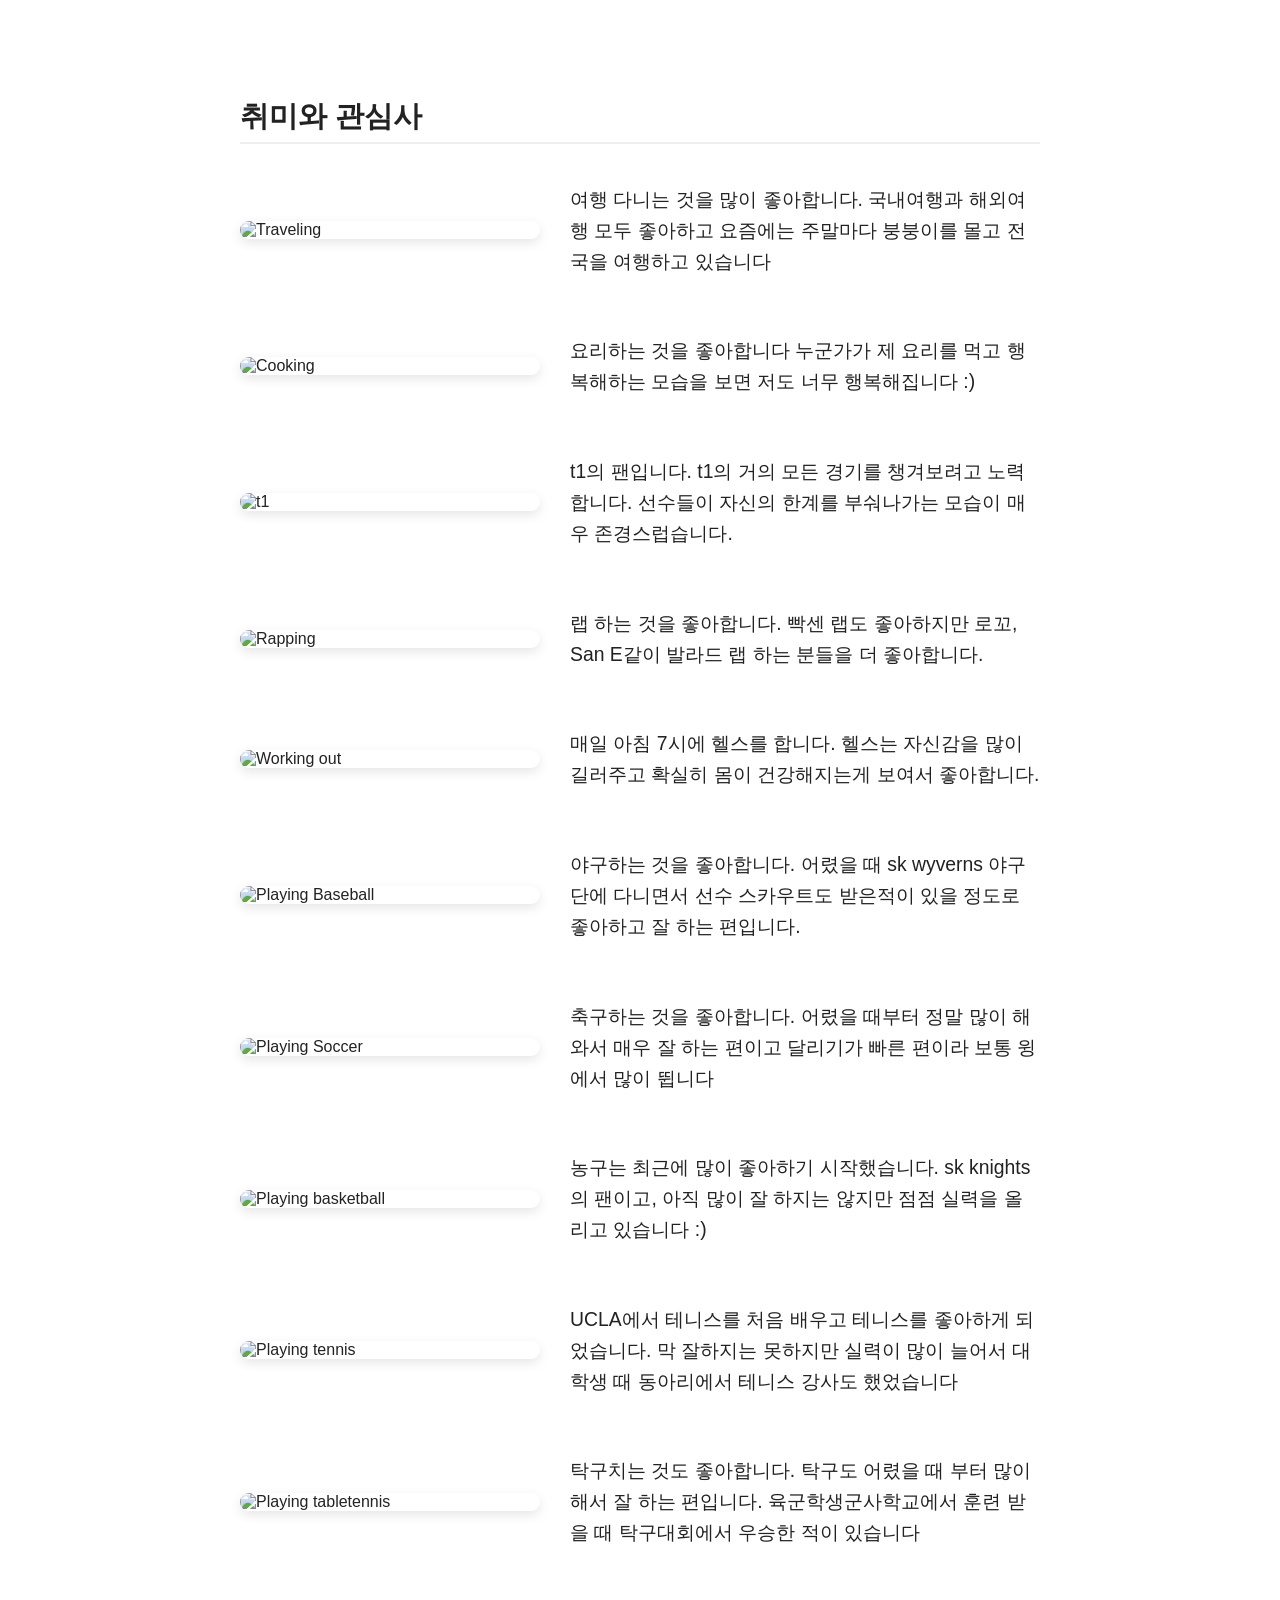
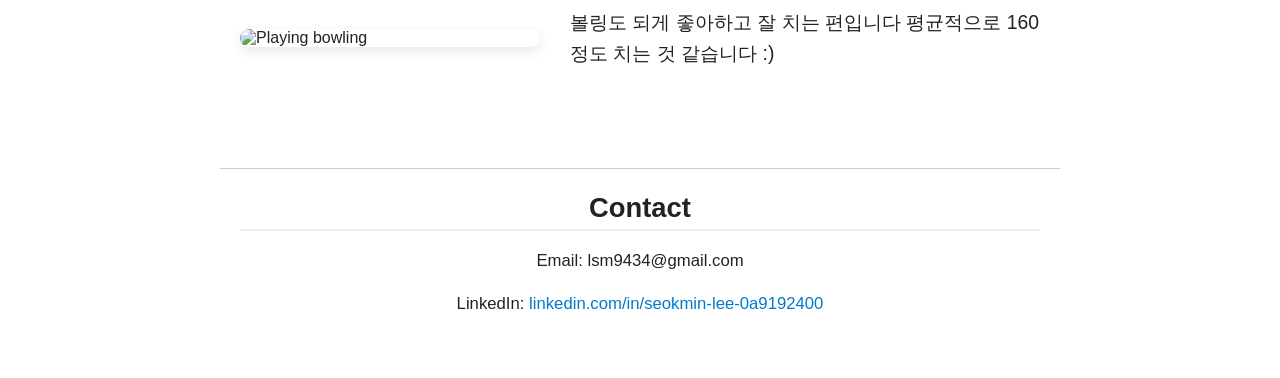
==== commit d2b5315e: "Add spaces around ~ in 국방과학연구소 date range Co-Authored-By: Claude Sonnet 4.6 <noreply@anthropic.com>" ====
--- a/index.html
+++ b/index.html
@@ -137,7 +137,7 @@
 
     <div class="exp-item">
         <div class="exp-role">
-        <strong>과학기술전문사관</strong> @ 국방과학연구소 (2025.06~2028.05)
+        <strong>과학기술전문사관</strong> @ 국방과학연구소 (2025.06 ~ 2028.05)
         </div>
         <div class="exp-summary">
         구체적인 업무 내용은 보안상 공개할 수 없습니다 
